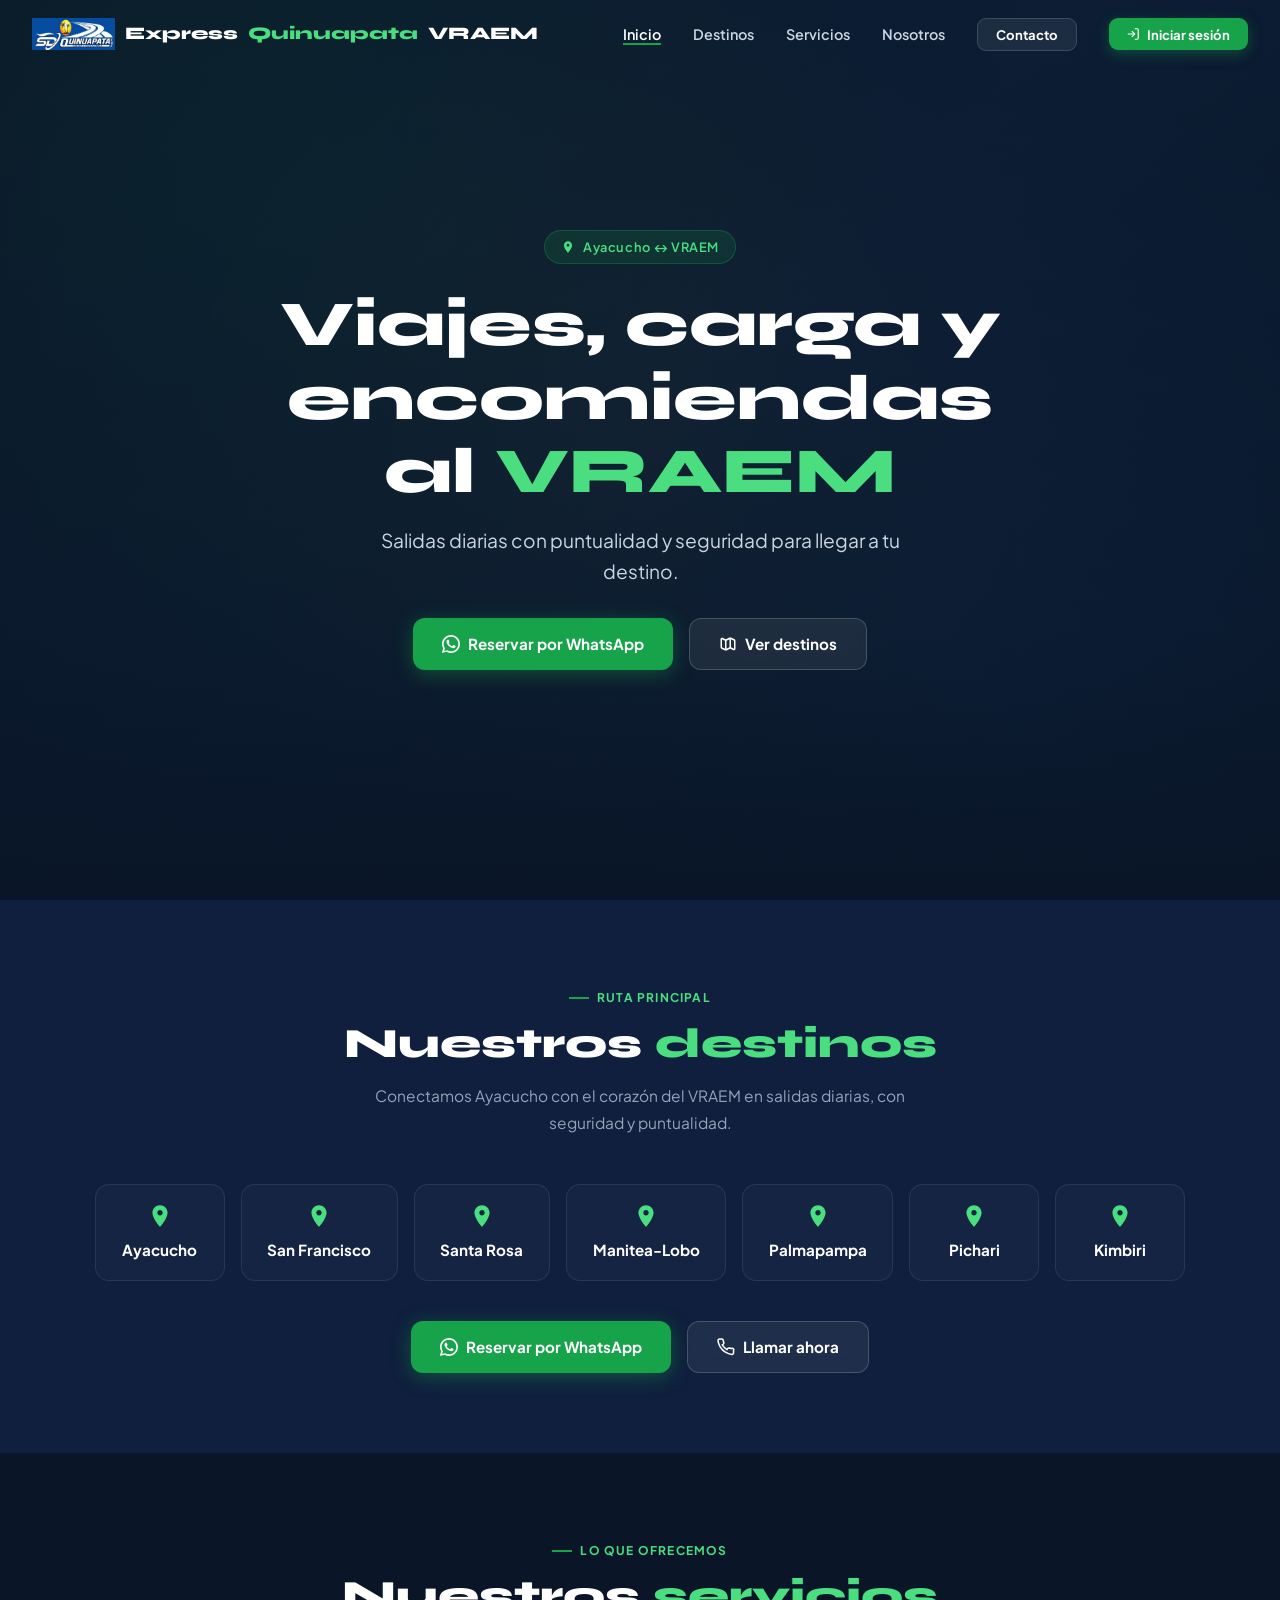
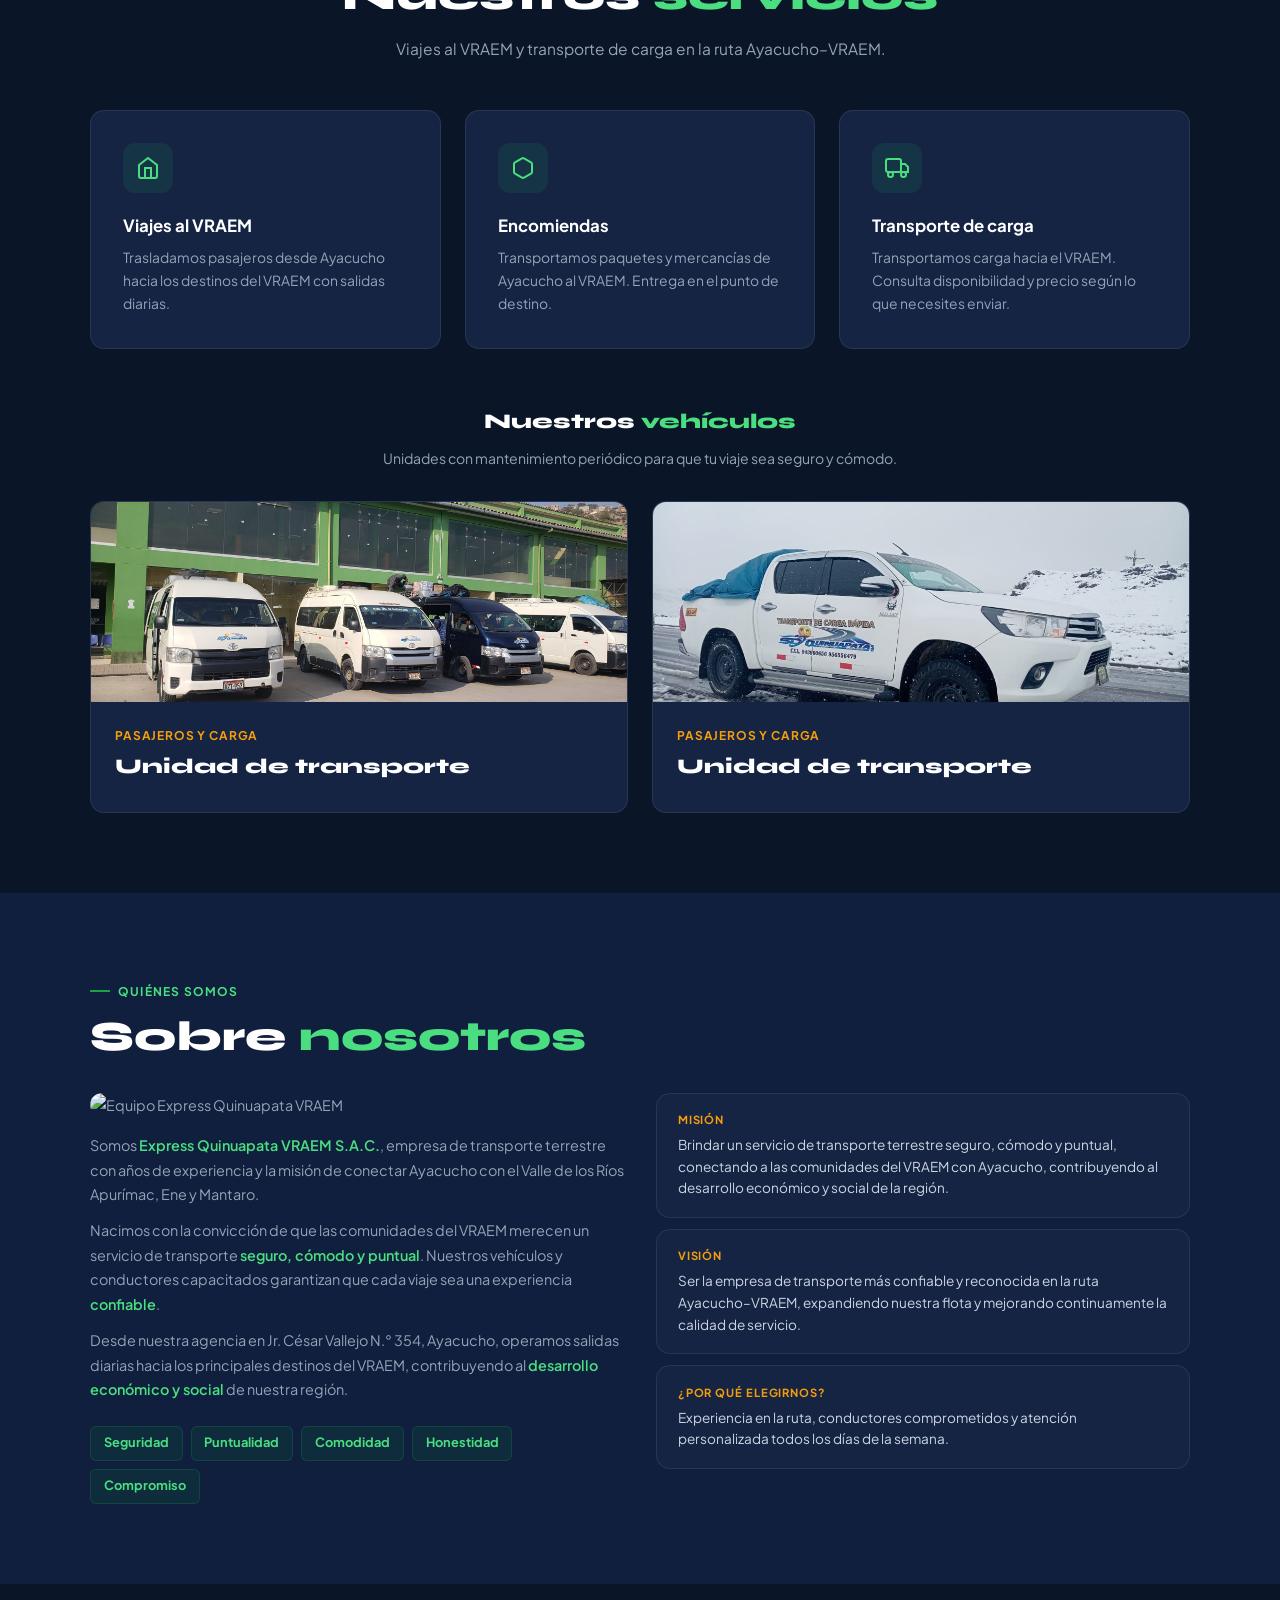
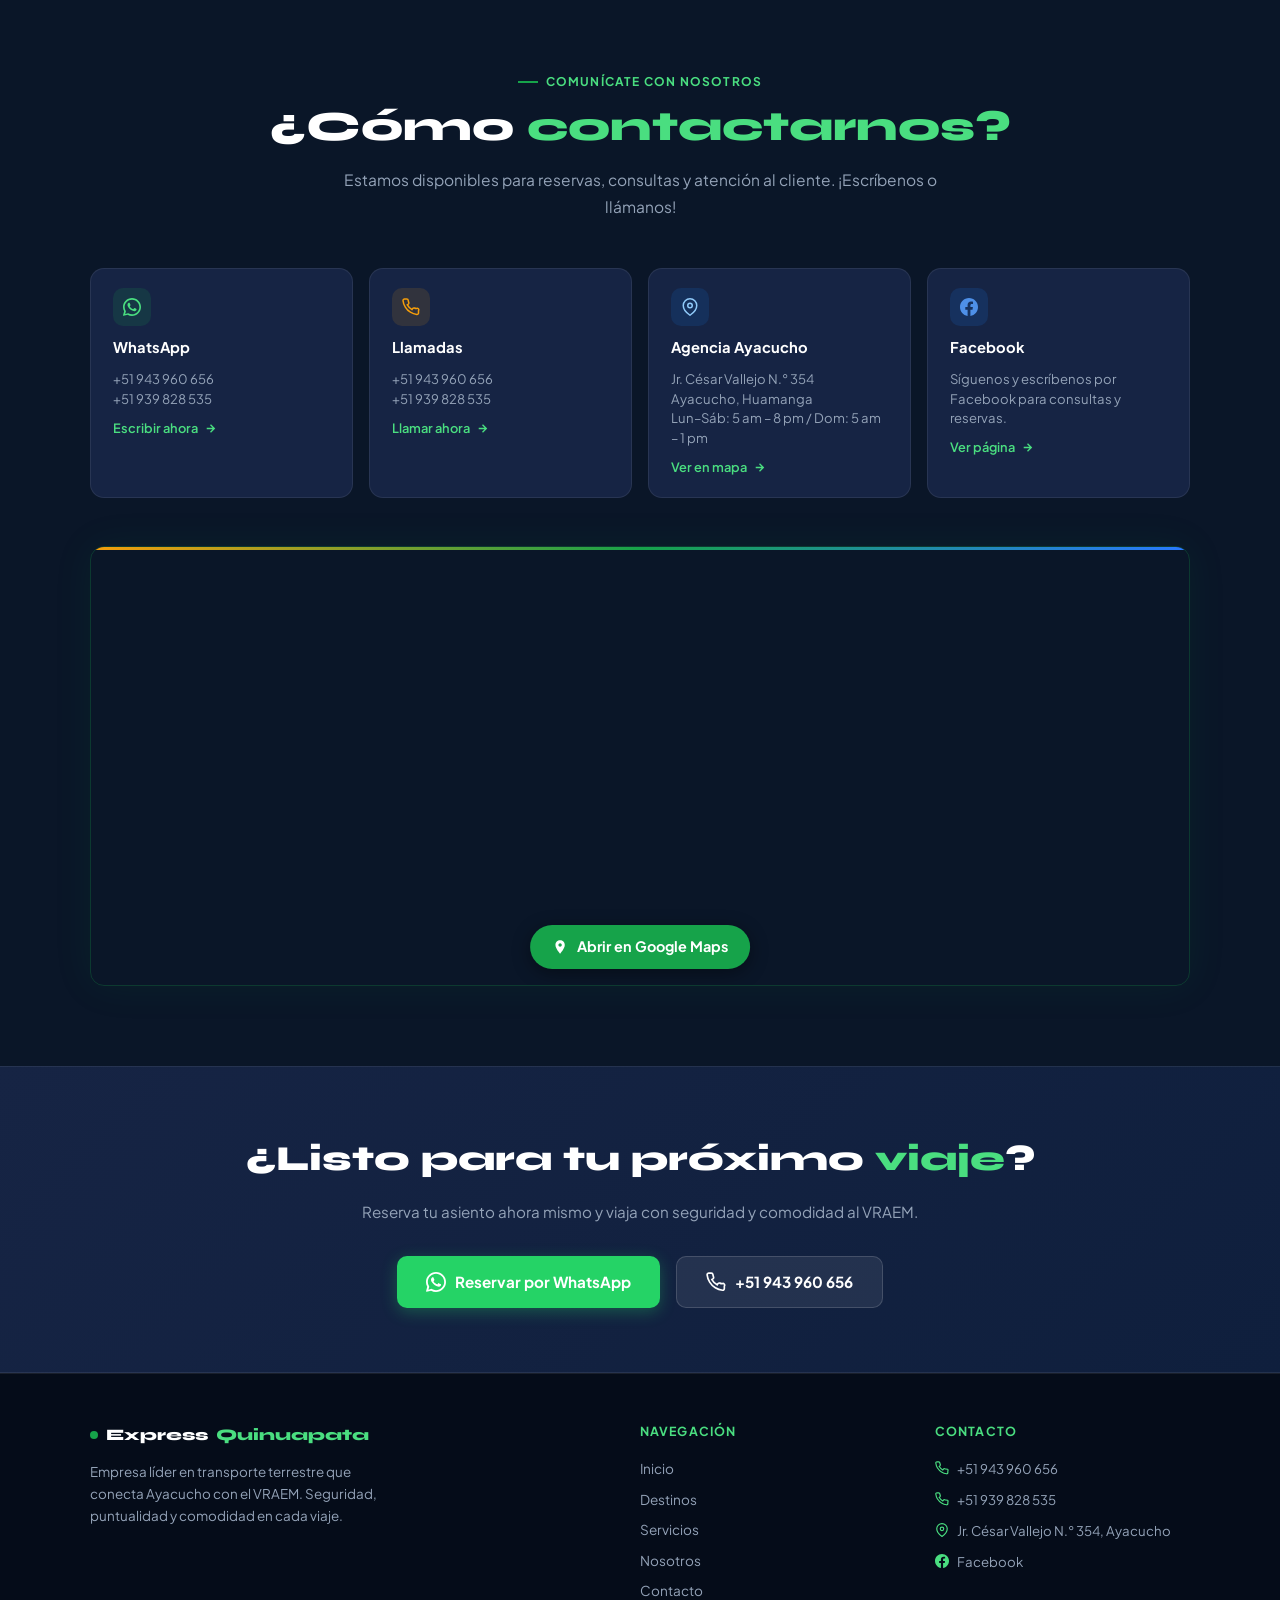
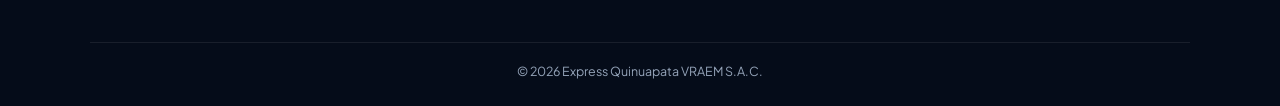
==== index.html @ 3c7b3919 "Sitio web corporativo Express Quinuapata VRAEM S.A.C. Landing page con paginas de destinos, servicio" ====
<!DOCTYPE html>
<html lang="es">
<head>
  <meta charset="UTF-8"/>
  <meta name="viewport" content="width=device-width,initial-scale=1"/>
  <meta name="description" content="Express Quinuapata VRAEM S.A.C. — Transporte seguro desde Ayacucho al VRAEM. Salidas diarias, flota moderna y la tranquilidad de llegar puntual."/>
  <title>Express Quinuapata VRAEM — Transporte al VRAEM</title>
  <link rel="icon" type="image/png" href="assets/media/images/logo.png"/>
  <link rel="apple-touch-icon" href="assets/media/images/logo.png"/>
  <link rel="preconnect" href="https://fonts.googleapis.com"/>
  <link rel="preconnect" href="https://fonts.gstatic.com" crossorigin/>
  <link href="https://fonts.googleapis.com/css2?family=Plus+Jakarta+Sans:wght@400;500;600;700;800&family=Syne:wght@700;800&display=swap" rel="stylesheet"/>
  <style>
    /* ===== RESET & BASE ===== */
    *,*::before,*::after{box-sizing:border-box;margin:0;padding:0}
    html{scroll-behavior:smooth;font-size:16px}
    body{font-family:'Plus Jakarta Sans',sans-serif;background:#0A1628;color:#e2e8f0;line-height:1.6;overflow-x:hidden}
    img{max-width:100%;display:block}
    a{text-decoration:none;color:inherit}
    ul{list-style:none}
    button{cursor:pointer;border:none;background:none;font-family:inherit}

    /* ===== CSS VARS ===== */
    :root{
      --navy:#0A1628;
      --navy-2:#0f1f3d;
      --navy-3:#162444;
      --green:#16a34a;
      --green-l:#4ade80;
      --amber:#F59E0B;
      --amber-d:#d97706;
      --blue:#1565C0;
      --blue-l:#2979ff;
      --white:#ffffff;
      --gray:#94a3b8;
      --gray-l:#cbd5e1;
      --border:rgba(255,255,255,.08);
      --radius:14px;
      --shadow:0 4px 24px rgba(0,0,0,.4);
    }

    /* ===== SCROLLBAR ===== */
    ::-webkit-scrollbar{width:6px}
    ::-webkit-scrollbar-track{background:var(--navy-2)}
    ::-webkit-scrollbar-thumb{background:var(--green);border-radius:3px}

    /* ===== PAGE LOADER ===== */
    #page-loader{position:fixed;inset:0;background:var(--navy);z-index:9999;display:flex;align-items:center;justify-content:center;transition:opacity .4s ease}
    #page-loader.hidden{opacity:0;pointer-events:none}
    .loader-ring{width:48px;height:48px;border:3px solid var(--border);border-top-color:var(--green);border-radius:50%;animation:spin .8s linear infinite}
    @keyframes spin{to{transform:rotate(360deg)}}

    /* ===== NAVBAR ===== */
    .navbar{position:fixed;top:0;left:0;right:0;z-index:1000;display:flex;align-items:center;justify-content:space-between;padding:0 2rem;height:68px;transition:background .3s,box-shadow .3s,backdrop-filter .3s}
    .navbar-t{background:rgba(10,22,40,0);box-shadow:none}
    .navbar-s{background:rgba(10,22,40,.97);backdrop-filter:blur(16px);box-shadow:0 2px 20px rgba(0,0,0,.5)}
    .navbar__brand{display:flex;align-items:center;gap:10px;font-family:'Syne',sans-serif;font-weight:800;font-size:1.1rem;color:var(--white)}
    .navbar__brand-dot{width:10px;height:10px;background:var(--green);border-radius:50%;flex-shrink:0}
    .brand-name{color:var(--green-l)}
    .brand-express,.brand-vraem{color:var(--white)}
    .nav-desktop{display:flex;align-items:center;gap:2rem}
    .nav-link{font-size:.9rem;font-weight:600;color:var(--gray-l);transition:color .2s;position:relative;padding-bottom:2px}
    .nav-link::after{content:'';position:absolute;bottom:0;left:0;width:0;height:2px;background:var(--green);transition:width .25s}
    .nav-link:hover,.nav-link.activo{color:var(--white)}
    .nav-link:hover::after,.nav-link.activo::after{width:100%}
    .nav-cta{
      position:relative;overflow:hidden;
      background:rgba(255,255,255,.07);color:var(--white)!important;
      padding:.44rem 1.1rem;border-radius:9px;font-size:.82rem;font-weight:700;
      border:1.5px solid rgba(255,255,255,.15);
      backdrop-filter:blur(6px);
      transition:background .2s,border-color .2s,transform .15s,box-shadow .2s;
    }
    .nav-cta::after{content:'';position:absolute;inset:0;background:linear-gradient(90deg,transparent,rgba(255,255,255,.12),transparent);transform:translateX(-100%);transition:transform .45s ease}
    .nav-cta:hover::after{transform:translateX(100%)}
    .nav-cta:hover{background:rgba(255,255,255,.13);border-color:rgba(255,255,255,.28);transform:translateY(-1px);box-shadow:0 4px 14px rgba(0,0,0,.2)}
    .navbar__hamburger{display:none;flex-direction:column;justify-content:center;align-items:center;gap:5px;width:40px;height:40px;border-radius:8px;background:var(--border);transition:background .2s}
    .navbar__hamburger span{display:block;width:22px;height:2px;background:var(--white);border-radius:2px;transition:transform .3s,opacity .3s}
    .navbar__hamburger.open span:nth-child(1){transform:translateY(7px) rotate(45deg)}
    .navbar__hamburger.open span:nth-child(2){opacity:0}
    .navbar__hamburger.open span:nth-child(3){transform:translateY(-7px) rotate(-45deg)}

    /* ===== MOBILE MENU ===== */
    .nav-mobile{
      position:fixed;top:68px;left:0;right:0;bottom:0;
      background:linear-gradient(160deg,#071220 0%,#0a1a2e 60%,#0c1f38 100%);
      z-index:999;
      display:flex;flex-direction:column;align-items:stretch;justify-content:center;
      padding:1.2rem 1.4rem 2rem;
      overflow-y:auto;
      transform:translateX(100%);
      transition:transform .38s cubic-bezier(.4,0,.2,1);
      pointer-events:none;
    }
    .nav-mobile.abierto{transform:translateX(0);pointer-events:auto}

    .nav-mobile__links{display:flex;flex-direction:column;gap:.6rem;width:100%}

    .nav-mobile .nav-link{
      display:flex;align-items:center;gap:1rem;
      padding:.95rem 1.2rem;
      border-radius:14px;
      background:rgba(255,255,255,.04);
      border:1px solid rgba(255,255,255,.07);
      color:rgba(255,255,255,.8);
      font-size:1rem;font-weight:600;
      text-decoration:none;
      transition:background .2s,border-color .2s,color .2s;
    }
    .nav-mobile .nav-link:hover{
      background:rgba(22,163,74,.12);
      border-color:rgba(22,163,74,.35);
      color:#fff;
    }
    .nav-mobile .nav-link.activo{
      background:rgba(22,163,74,.15);
      border-color:rgba(22,163,74,.5);
      color:var(--green-l)!important;
    }
    .nav-mobile .nav-link__icon{
      width:38px;height:38px;border-radius:10px;
      background:rgba(255,255,255,.06);
      display:flex;align-items:center;justify-content:center;
      flex-shrink:0;color:var(--green-l);
      transition:background .2s;
    }
    .nav-mobile .nav-link:hover .nav-link__icon{background:rgba(22,163,74,.2)}
    .nav-mobile .nav-link__icon svg{width:18px;height:18px}
    .nav-mobile .nav-link__label{flex:1;font-size:1rem;font-weight:600}
    .nav-mobile .nav-link__arrow{
      color:rgba(255,255,255,.25);
      transition:color .2s,transform .2s;
    }
    .nav-mobile .nav-link:hover .nav-link__arrow{color:var(--green-l);transform:translateX(3px)}

    .nav-mobile__cta{
      position:relative;overflow:hidden;
      display:flex;align-items:center;justify-content:center;gap:.6rem;
      background:rgba(255,255,255,.06);color:var(--white);
      border:1.5px solid rgba(255,255,255,.14);
      padding:1rem;border-radius:14px;
      font-size:1rem;font-weight:700;
      margin-top:1rem;width:100%;
      transition:background .2s,border-color .2s,transform .15s,box-shadow .2s;
      text-decoration:none;
      backdrop-filter:blur(6px);
    }
    .nav-mobile__cta::after{content:'';position:absolute;inset:0;background:linear-gradient(90deg,transparent,rgba(255,255,255,.1),transparent);transform:translateX(-100%);transition:transform .45s ease}
    .nav-mobile__cta:hover::after{transform:translateX(100%)}
    .nav-mobile__cta:hover{background:rgba(255,255,255,.1);border-color:rgba(255,255,255,.28);transform:translateY(-1px);box-shadow:0 6px 20px rgba(0,0,0,.25)}
    .nav-mobile__cta svg{width:18px;height:18px;flex-shrink:0}

    /* Landscape */
    @media(orientation:landscape) and (max-height:500px){
      .nav-mobile{justify-content:flex-start;padding:.8rem 1.2rem 1.2rem;top:56px}
      .nav-mobile__links{flex-direction:row;flex-wrap:wrap;gap:.5rem}
      .nav-mobile .nav-link{flex:1 1 45%;padding:.7rem 1rem}
      .nav-mobile .nav-link__icon{width:30px;height:30px}
      .nav-mobile .nav-link__icon svg{width:14px;height:14px}
      .nav-mobile .nav-link__label{font-size:.88rem}
      .nav-mobile__cta{padding:.7rem;font-size:.88rem;margin-top:.5rem}
    }

    /* ===== REVEAL ANIMATION ===== */
    .reveal{opacity:0;transform:translateY(30px);transition:opacity .6s ease,transform .6s ease}
    .reveal.visible{opacity:1;transform:none}

    /* ===== HERO ===== */
    .hero{position:relative;height:100vh;min-height:600px;display:flex;align-items:center;justify-content:center;overflow:hidden}
    .hero__video{position:absolute;inset:0;width:100%;height:100%;object-fit:cover;z-index:0}
    .hero__bg{position:absolute;inset:0;background:linear-gradient(135deg,#0A1628 0%,#0f2a4a 50%,#0A1628 100%);opacity:.5;z-index:1}
    .hero__pattern{position:absolute;inset:0;z-index:2;background-image:radial-gradient(circle at 20% 20%,rgba(22,163,74,.12) 0%,transparent 50%),radial-gradient(circle at 80% 80%,rgba(21,101,192,.15) 0%,transparent 50%),radial-gradient(circle at 50% 50%,rgba(245,158,11,.05) 0%,transparent 60%);animation:pulseBg 8s ease-in-out infinite alternate}
    @keyframes pulseBg{from{opacity:.7}to{opacity:1}}
    .hero__overlay{position:absolute;inset:0;z-index:3;background:linear-gradient(to bottom,rgba(10,22,40,.3) 0%,rgba(10,22,40,.6) 70%,var(--navy) 100%)}
    .hero__content{position:relative;z-index:4;text-align:center;padding:0 1.5rem;max-width:800px}
    .hero__badge{display:inline-flex;align-items:center;gap:.5rem;background:rgba(22,163,74,.15);border:1px solid rgba(22,163,74,.3);color:var(--green-l);padding:.35rem 1rem;border-radius:999px;font-size:.8rem;font-weight:600;letter-spacing:.05em;margin-bottom:1.5rem}
    .hero__badge svg{width:14px;height:14px}
    .hero__title{font-family:'Syne',sans-serif;font-size:clamp(1.4rem,6vw,4rem);font-weight:800;line-height:1.15;color:var(--white);margin-bottom:1rem}
    .hero__title span{color:var(--green-l)}
    .hero__sub{font-size:clamp(.85rem,2.5vw,1.2rem);color:var(--gray-l);max-width:560px;margin:0 auto 2rem}
    .hero__actions{display:flex;gap:1rem;justify-content:center;flex-wrap:wrap}
    .btn-primary{
      position:relative;overflow:hidden;
      display:inline-flex;align-items:center;gap:.5rem;
      background:var(--green);color:var(--white);
      padding:.78rem 1.8rem;border-radius:12px;
      font-weight:700;font-size:.95rem;
      box-shadow:0 4px 20px rgba(22,163,74,.4),0 0 0 1px rgba(22,163,74,.2) inset;
      transition:background .2s,transform .2s,box-shadow .2s;
    }
    .btn-primary::after{content:'';position:absolute;inset:0;background:linear-gradient(90deg,transparent,rgba(255,255,255,.2),transparent);transform:translateX(-100%);transition:transform .5s ease}
    .btn-primary:hover::after{transform:translateX(100%)}
    .btn-primary:hover{background:#15803d;transform:translateY(-2px);box-shadow:0 10px 32px rgba(22,163,74,.5),0 0 0 1px rgba(22,163,74,.3) inset}

    .btn-secondary{
      position:relative;overflow:hidden;
      display:inline-flex;align-items:center;gap:.5rem;
      background:rgba(255,255,255,.07);color:var(--white);
      padding:.78rem 1.8rem;border-radius:12px;
      font-weight:700;font-size:.95rem;
      border:1.5px solid rgba(255,255,255,.18);
      backdrop-filter:blur(8px);
      transition:background .2s,border-color .2s,transform .2s,box-shadow .2s;
    }
    .btn-secondary::after{content:'';position:absolute;inset:0;background:linear-gradient(90deg,transparent,rgba(255,255,255,.1),transparent);transform:translateX(-100%);transition:transform .5s ease}
    .btn-secondary:hover::after{transform:translateX(100%)}
    .btn-secondary:hover{background:rgba(255,255,255,.13);border-color:rgba(255,255,255,.32);transform:translateY(-2px);box-shadow:0 8px 24px rgba(0,0,0,.25)}
    .hero__stats{position:absolute;bottom:0;left:0;right:0;z-index:4;background:rgba(15,31,61,.85);backdrop-filter:blur(12px);border-top:1px solid var(--border);display:flex;justify-content:center;padding:1.2rem 2rem}
    .hero__stats-inner{display:flex;gap:3rem;flex-wrap:wrap;justify-content:center}
    .hero__stat{text-align:center}
    .hero__stat-num{font-family:'Syne',sans-serif;font-size:1.7rem;font-weight:800;color:var(--amber);line-height:1}
    .hero__stat-lbl{font-size:.75rem;color:var(--gray);margin-top:.2rem;text-transform:uppercase;letter-spacing:.06em}

    /* ===== SECTION COMMON ===== */
    section{padding:5rem 1.5rem}
    .container{max-width:1100px;margin:0 auto}
    .sec-label{display:inline-flex;align-items:center;gap:.5rem;font-size:.75rem;font-weight:700;text-transform:uppercase;letter-spacing:.1em;color:var(--green-l);margin-bottom:.75rem}
    .sec-label::before{content:'';display:block;width:20px;height:2px;background:var(--green)}
    .sec-title{font-family:'Syne',sans-serif;font-size:clamp(1.3rem,4vw,2.6rem);font-weight:800;color:var(--white);line-height:1.15;margin-bottom:1rem}
    .sec-title span{color:var(--green-l)}
    .sec-desc{color:var(--gray);max-width:600px;font-size:.97rem;line-height:1.7}
    .sec-center{text-align:center}
    .sec-center .sec-desc{margin-left:auto;margin-right:auto}

    /* ===== DESTINOS ===== */
    #destinos{background:var(--navy-2)}
    .dest-featured{display:grid;grid-template-columns:1fr 1fr;gap:1rem;margin-top:3rem}
    @media(max-width:600px){.dest-featured{grid-template-columns:1fr}}
    .dest-card-feat{position:relative;overflow:hidden;border-radius:var(--radius);border:1px solid var(--border);padding:1.8rem 2rem;display:flex;align-items:center;gap:1.2rem;transition:transform .25s}
    .dest-card-feat:hover{transform:translateY(-3px)}
    .dest-card-feat--origin{border-color:rgba(245,158,11,.35);background:linear-gradient(135deg,rgba(245,158,11,.08) 0%,var(--navy-3) 60%)}
    .dest-card-feat--dest{border-color:rgba(41,121,255,.35);background:linear-gradient(135deg,rgba(41,121,255,.08) 0%,var(--navy-3) 60%)}
    .dest-feat-circle{width:52px;height:52px;border-radius:50%;display:flex;align-items:center;justify-content:center;font-family:'Syne',sans-serif;font-weight:800;font-size:1.3rem;flex-shrink:0}
    .dest-feat-circle--origin{background:rgba(245,158,11,.15);border:2px solid rgba(245,158,11,.45);color:var(--amber)}
    .dest-feat-circle--dest{background:rgba(41,121,255,.12);border:2px solid rgba(41,121,255,.4);color:#90caf9}
    .dest-feat-tag{font-size:.68rem;font-weight:700;text-transform:uppercase;letter-spacing:.07em;margin-bottom:.25rem}
    .dest-feat-tag--origin{color:var(--amber)}
    .dest-feat-tag--dest{color:#90caf9}
    .dest-feat-name{font-family:'Syne',sans-serif;font-size:1.5rem;font-weight:800;color:var(--white);line-height:1.1}
    .dest-feat-info{font-size:.82rem;color:var(--gray);margin-top:.25rem}
    .dest-feat-watermark{position:absolute;right:1.2rem;top:50%;transform:translateY(-50%);font-family:'Syne',sans-serif;font-size:4.5rem;font-weight:800;opacity:.07;line-height:1;pointer-events:none}
    .dest-feat-watermark--origin{color:var(--amber)}
    .dest-feat-watermark--dest{color:var(--blue-l)}

    .dest-stops-grid{display:flex;flex-wrap:wrap;justify-content:center;gap:1rem;margin-top:3rem}
    .dest-stop-card{background:var(--navy-3);border:1px solid var(--border);border-radius:var(--radius);padding:1.1rem 1.6rem;display:flex;flex-direction:column;align-items:center;gap:.6rem;transition:border-color .25s,transform .25s;min-width:130px}
    .dest-stop-card:hover{border-color:rgba(22,163,74,.4);transform:translateY(-4px);background:rgba(22,163,74,.06)}
    .dest-pin{width:26px;height:26px;color:var(--green-l);flex-shrink:0}
    .dest-stop-name{font-weight:700;font-size:.95rem;color:var(--white);text-align:center}

    /* ===== SERVICIOS ===== */
    #servicios{background:var(--navy)}
    .servicios-grid{display:grid;grid-template-columns:repeat(auto-fit,minmax(280px,1fr));gap:1.5rem;margin-top:3rem}
    .srv-card{background:var(--navy-3);border:1px solid var(--border);border-radius:var(--radius);padding:2rem;transition:border-color .25s,transform .25s}
    .srv-card:hover{border-color:rgba(22,163,74,.35);transform:translateY(-4px)}
    .srv-icon{width:50px;height:50px;border-radius:12px;background:rgba(22,163,74,.12);display:flex;align-items:center;justify-content:center;color:var(--green-l);margin-bottom:1.2rem}
    .srv-icon svg{width:24px;height:24px}
    .srv-title{font-size:1.05rem;font-weight:700;color:var(--white);margin-bottom:.5rem}
    .srv-desc{font-size:.87rem;color:var(--gray);line-height:1.65}

    /* fleet */
    .flota-grid{display:grid;grid-template-columns:repeat(auto-fit,minmax(300px,1fr));gap:1.5rem;margin-top:2rem}
    .flota-card{background:var(--navy-3);border:1px solid var(--border);border-radius:var(--radius);overflow:hidden;transition:border-color .25s,transform .25s}
    .flota-card:hover{border-color:rgba(245,158,11,.3);transform:translateY(-4px)}
    .flota-img{width:100%;height:200px;object-fit:cover;background:var(--navy-2)}
    .flota-body{padding:1.5rem}
    .flota-tipo{font-size:.75rem;font-weight:700;text-transform:uppercase;letter-spacing:.07em;color:var(--amber);margin-bottom:.3rem}
    .flota-modelo{font-family:'Syne',sans-serif;font-size:1.3rem;font-weight:800;color:var(--white);margin-bottom:.3rem}
    .flota-cap{font-size:.83rem;color:var(--gray);margin-bottom:1rem}
    .flota-feats{display:flex;flex-wrap:wrap;gap:.4rem}
    .feat-tag{font-size:.75rem;background:rgba(255,255,255,.05);border:1px solid var(--border);color:var(--gray-l);padding:.2rem .55rem;border-radius:5px}

    /* ===== NOSOTROS ===== */
    #nosotros{background:var(--navy-2)}
    .nosotros-layout{display:grid;grid-template-columns:1fr 1fr;gap:2rem;align-items:start;margin-top:2rem}
    @media(max-width:768px){.nosotros-layout{grid-template-columns:1fr}}
    .nosotros-story{font-size:.9rem;color:var(--gray);line-height:1.7}
    .nosotros-story p{margin-bottom:.75rem}
    .nosotros-story p:last-child{margin-bottom:0}
    .highlight{color:var(--green-l);font-weight:600}
    .mv-grid{display:flex;flex-direction:column;gap:.7rem}
    .mv-card{background:var(--navy-3);border:1px solid var(--border);border-radius:var(--radius);padding:1.1rem 1.3rem}
    .mv-card-label{font-size:.7rem;font-weight:700;text-transform:uppercase;letter-spacing:.08em;color:var(--amber);margin-bottom:.3rem}
    .mv-card-text{font-size:.85rem;color:var(--gray-l);line-height:1.6}
    .valores-grid{display:flex;flex-wrap:wrap;gap:.5rem;margin-top:1rem}
    .valor-chip{background:rgba(22,163,74,.1);border:1px solid rgba(22,163,74,.2);border-radius:6px;padding:.35rem .8rem;font-size:.8rem;font-weight:700;color:var(--green-l)}

    /* ===== CONTACTO ===== */
    #contacto{background:var(--navy)}
    .contacto-grid{display:grid;grid-template-columns:repeat(4,1fr);gap:1rem;margin-top:3rem}
    @media(max-width:900px){.contacto-grid{grid-template-columns:repeat(2,1fr)}}
    @media(max-width:500px){.contacto-grid{grid-template-columns:1fr}}
    .contacto-card{background:var(--navy-3);border:1px solid var(--border);border-radius:var(--radius);padding:1.2rem 1.4rem;display:flex;flex-direction:column;gap:.6rem}
    .contacto-card__icon{width:38px;height:38px;border-radius:10px;display:flex;align-items:center;justify-content:center;flex-shrink:0}
    .icon-green{background:rgba(22,163,74,.15);color:var(--green-l)}
    .icon-amber{background:rgba(245,158,11,.12);color:var(--amber)}
    .icon-blue{background:rgba(21,101,192,.18);color:#90caf9}
    .contacto-card__icon svg{width:18px;height:18px}
    .contacto-card__title{font-weight:700;font-size:.92rem;color:var(--white)}
    .contacto-card__body{font-size:.82rem;color:var(--gray);line-height:1.5}
    .contacto-card__link{display:inline-flex;align-items:center;gap:.35rem;font-size:.8rem;font-weight:600;color:var(--green-l);transition:color .2s}
    .contacto-card__link:hover{color:var(--white)}
    .contacto-card__link svg{width:13px;height:13px}
    .map-wrap{margin-top:3rem;border-radius:var(--radius);overflow:hidden;border:1px solid rgba(22,163,74,.25);box-shadow:0 0 40px rgba(22,163,74,.08);height:440px;position:relative}
    .map-wrap::before{content:'';position:absolute;top:0;left:0;right:0;height:3px;background:linear-gradient(to right,var(--amber),var(--green),var(--blue-l));z-index:1;pointer-events:none}
    .map-wrap iframe{width:100%;height:100%;border:0}
    .map-btn{position:absolute;bottom:1rem;left:50%;transform:translateX(-50%);z-index:2;display:inline-flex;align-items:center;gap:.5rem;background:var(--green);color:var(--white);font-family:'Plus Jakarta Sans',sans-serif;font-weight:700;font-size:.9rem;padding:.65rem 1.4rem;border-radius:50px;box-shadow:0 4px 18px rgba(0,0,0,.4);text-decoration:none;white-space:nowrap;transition:background .2s,transform .2s,box-shadow .2s}
    .map-btn:hover{background:#15803d;transform:translateX(-50%) translateY(-2px);box-shadow:0 8px 24px rgba(0,0,0,.5)}
    .map-btn svg{width:16px;height:16px;flex-shrink:0}
    @media(max-width:480px){.map-btn{font-size:.8rem;padding:.55rem 1.1rem;gap:.4rem}}
    @media(max-width:360px){.map-btn{font-size:.75rem;padding:.5rem .9rem}}

    /* ===== CTA BAND ===== */
    .cta-band{background:linear-gradient(135deg,var(--navy-3),var(--navy-2));border-top:1px solid var(--border);border-bottom:1px solid var(--border);padding:4rem 1.5rem;text-align:center}
    .cta-band__title{font-family:'Syne',sans-serif;font-size:clamp(1.6rem,4vw,2.2rem);font-weight:800;color:var(--white);margin-bottom:.8rem}
    .cta-band__title span{color:var(--green-l)}
    .cta-band__sub{color:var(--gray);margin-bottom:2rem;font-size:.95rem}
    .cta-band__btns{display:flex;gap:1rem;justify-content:center;flex-wrap:wrap}
    .btn-wa{display:inline-flex;align-items:center;gap:.6rem;background:#25D366;color:var(--white);padding:.8rem 1.8rem;border-radius:10px;font-weight:700;font-size:.95rem;transition:background .2s,transform .15s,box-shadow .2s;box-shadow:0 4px 16px rgba(37,211,102,.3)}
    .btn-wa:hover{background:#1ebe5d;transform:translateY(-2px);box-shadow:0 8px 24px rgba(37,211,102,.4)}
    .btn-tel{display:inline-flex;align-items:center;gap:.6rem;background:rgba(255,255,255,.08);color:var(--white);padding:.8rem 1.8rem;border-radius:10px;font-weight:700;font-size:.95rem;border:1px solid rgba(255,255,255,.15);transition:background .2s,transform .15s}
    .btn-tel:hover{background:rgba(255,255,255,.14);transform:translateY(-2px)}
    .btn-wa svg,.btn-tel svg{width:20px;height:20px}

    /* ===== FOOTER ===== */
    footer{background:rgba(5,12,25,.95);padding:3rem 1.5rem 1.5rem;border-top:1px solid var(--border)}
    .footer-grid{display:grid;grid-template-columns:2fr 1fr 1fr;gap:2.5rem;margin-bottom:2.5rem}
    @media(max-width:768px){.footer-grid{grid-template-columns:1fr}}
    .footer-brand{display:flex;align-items:center;gap:8px;font-family:'Syne',sans-serif;font-weight:800;font-size:1rem;color:var(--white);margin-bottom:.8rem}
    .footer-brand-dot{width:8px;height:8px;background:var(--green);border-radius:50%}
    .footer-brand span{color:var(--green-l)}
    .footer-desc{font-size:.84rem;color:var(--gray);line-height:1.65;max-width:300px}
    .footer-col-title{font-size:.78rem;font-weight:700;text-transform:uppercase;letter-spacing:.09em;color:var(--green-l);margin-bottom:1rem}
    .footer-links{display:flex;flex-direction:column;gap:.55rem}
    .footer-links a{font-size:.85rem;color:var(--gray);transition:color .2s}
    .footer-links a:hover{color:var(--white)}
    .footer-contact-list{display:flex;flex-direction:column;gap:.6rem}
    .footer-contact-item{display:flex;align-items:flex-start;gap:.5rem;font-size:.83rem;color:var(--gray)}
    .footer-contact-item svg{width:14px;height:14px;flex-shrink:0;margin-top:3px;color:var(--green-l)}
    .footer-bottom{border-top:1px solid var(--border);padding-top:1.2rem;display:flex;justify-content:center;align-items:center;flex-wrap:wrap;gap:1rem;font-size:.78rem;color:var(--gray)}
    .footer-bottom a{color:var(--green-l)}

    /* ===== BTN ARRIBA ===== */
    #btn-arriba{display:none;position:fixed;bottom:1.5rem;right:1.5rem;z-index:900;width:44px;height:44px;background:var(--green);color:var(--white);border-radius:10px;align-items:center;justify-content:center;box-shadow:0 4px 14px rgba(22,163,74,.4);transition:background .2s,transform .2s}
    #btn-arriba:hover{background:#15803d;transform:translateY(-3px)}
    #btn-arriba svg{width:20px;height:20px}

    /* ===== RESPONSIVE ===== */
    @media(max-width:900px){
      .nav-desktop{display:none}
      .navbar__hamburger{display:flex}
    }
    @media(max-width:600px){
      .hero__stats-inner{gap:1.5rem}
      section{padding:3.5rem 1.2rem}
      .servicios-grid{grid-template-columns:1fr}
      .navbar__brand{font-size:.92rem;gap:7px}
      .hero__stat-num{font-size:1.4rem}
      .hero__stat-lbl{font-size:.7rem}
      .cta-band__title{font-size:clamp(1.2rem,4vw,2.2rem)}
    }
    @media(max-width:430px){
      .navbar{padding:0 1rem}
      .navbar__brand{font-size:.8rem;gap:6px}
      .navbar__brand img{height:26px!important}
      .hero__stat-num{font-size:1.2rem}
      .hero__stats-inner{gap:1rem}
      .btn-primary,.btn-secondary{font-size:.85rem;padding:.65rem 1.2rem}
      .hero__badge{font-size:.72rem;padding:.3rem .75rem}
    }
    @media(max-width:380px){
      .navbar__brand{font-size:.72rem;gap:5px}
      .navbar__brand img{height:24px!important}
    }
    @media(max-width:360px){
      .navbar__brand{font-size:.68rem;gap:4px}
      .navbar__brand img{height:22px!important}
      .hero__stat-num{font-size:1rem}
      .hero__stat-lbl{font-size:.6rem}
      .hero__stats{padding:.9rem 1rem}
      .hero__stats-inner{gap:.7rem}
      section{padding:2.8rem 1rem}
    }
    /* ===== NAV LOGIN BTN ===== */
    .nav-login{
      position:relative;overflow:hidden;
      display:inline-flex;align-items:center;gap:.45rem;
      background:var(--green);color:var(--white);
      padding:.44rem 1.1rem;border-radius:9px;
      font-size:.82rem;font-weight:700;border:none;
      box-shadow:0 4px 14px rgba(22,163,74,.35);
      transition:background .2s,transform .15s,box-shadow .2s;
      cursor:pointer;
    }
    .nav-login::after{content:'';position:absolute;inset:0;background:linear-gradient(90deg,transparent,rgba(255,255,255,.18),transparent);transform:translateX(-100%);transition:transform .45s ease}
    .nav-login:hover::after{transform:translateX(100%)}
    .nav-login:hover{background:#15803d;transform:translateY(-1px);box-shadow:0 6px 20px rgba(22,163,74,.45)}
    .nav-login svg{width:14px;height:14px;flex-shrink:0}

    /* ===== LOGIN MODAL ===== */
    .login-modal{position:fixed;inset:0;z-index:2000;display:flex;align-items:center;justify-content:center;padding:1rem;opacity:0;pointer-events:none;transition:opacity .3s ease}
    .login-modal.active{opacity:1;pointer-events:auto}
    .login-modal__backdrop{position:absolute;inset:0;background:rgba(2,6,23,.85);backdrop-filter:blur(12px);-webkit-backdrop-filter:blur(12px)}

    /* Orbs de fondo del modal */
    .login-modal__orb1{position:absolute;top:-80px;left:-80px;width:320px;height:320px;border-radius:50%;background:radial-gradient(circle,rgba(22,163,74,.18) 0%,transparent 70%);pointer-events:none}
    .login-modal__orb2{position:absolute;bottom:-60px;right:-60px;width:260px;height:260px;border-radius:50%;background:radial-gradient(circle,rgba(16,185,129,.12) 0%,transparent 70%);pointer-events:none}

    .login-modal__box{
      position:relative;
      background:rgba(15,23,42,.78);
      backdrop-filter:blur(24px);
      -webkit-backdrop-filter:blur(24px);
      border:1px solid rgba(255,255,255,.1);
      border-radius:24px;
      padding:2.5rem 2.2rem;
      width:100%;max-width:420px;
      box-shadow:0 32px 80px rgba(0,0,0,.7),0 0 0 1px rgba(255,255,255,.04) inset;
      transform:translateY(24px) scale(.96);
      transition:transform .35s cubic-bezier(.22,1,.36,1),opacity .3s ease;
      overflow:hidden;
    }
    .login-modal.active .login-modal__box{transform:translateY(0) scale(1)}

    /* Grid pattern inside box */
    .login-modal__box::before{
      content:'';position:absolute;inset:0;pointer-events:none;
      background-image:linear-gradient(rgba(255,255,255,.025) 1px,transparent 1px),linear-gradient(90deg,rgba(255,255,255,.025) 1px,transparent 1px);
      background-size:48px 48px;border-radius:24px;
    }

    .login-modal__close{position:absolute;top:1rem;right:1rem;width:32px;height:32px;border-radius:8px;background:rgba(255,255,255,.06);border:1px solid rgba(255,255,255,.08);color:rgba(255,255,255,.4);cursor:pointer;display:flex;align-items:center;justify-content:center;transition:background .2s,color .2s,border-color .2s;z-index:1}
    .login-modal__close:hover{background:rgba(255,255,255,.12);color:var(--white);border-color:rgba(255,255,255,.18)}

    /* Logo centrado */
    .login-modal__logo{display:flex;flex-direction:column;align-items:center;gap:.7rem;margin-bottom:1.6rem;position:relative;z-index:1}
    .login-modal__logo-icon{width:56px;height:56px;border-radius:16px;background:var(--green);display:flex;align-items:center;justify-content:center;box-shadow:0 8px 24px rgba(22,163,74,.35);flex-shrink:0}
    .login-modal__logo-icon svg{width:26px;height:26px;color:#fff}
    .login-modal__logo-name{font-family:'Syne',sans-serif;font-weight:800;font-size:1.05rem;color:var(--white);text-align:center;line-height:1.2}
    .login-modal__logo-name span{color:var(--green-l)}
    .login-modal__logo-sub{font-size:.65rem;color:rgba(255,255,255,.3);letter-spacing:.12em;text-transform:uppercase;text-align:center}

    .login-modal__title{font-family:'Syne',sans-serif;font-size:1.45rem;font-weight:800;color:var(--white);margin-bottom:.3rem;text-align:center;position:relative;z-index:1}
    .login-modal__sub{font-size:.83rem;color:rgba(255,255,255,.45);margin-bottom:1.8rem;text-align:center;position:relative;z-index:1}

    /* Formulario */
    .lf-group{display:flex;flex-direction:column;gap:.5rem;margin-bottom:1.1rem;position:relative;z-index:1}
    .lf-label{font-size:.78rem;font-weight:600;color:rgba(255,255,255,.6);letter-spacing:.02em}
    .lf-input-wrap{position:relative;display:flex;align-items:center}
    .lf-input{
      width:100%;
      background:rgba(255,255,255,.05);
      border:1.5px solid rgba(255,255,255,.09);
      border-radius:12px;
      padding:.75rem 2.8rem .75rem .95rem;
      font-size:.9rem;color:var(--white);
      font-family:'Plus Jakarta Sans',sans-serif;
      outline:none;
      transition:border-color .2s,background .2s,box-shadow .2s;
    }
    .lf-input::placeholder{color:rgba(255,255,255,.22)}
    .lf-input:focus{border-color:rgba(22,163,74,.55);background:rgba(22,163,74,.06);box-shadow:0 0 0 3px rgba(22,163,74,.12)}
    .lf-input-icon{position:absolute;left:.9rem;color:rgba(255,255,255,.25);pointer-events:none;display:flex}
    .lf-input.has-icon{padding-left:2.5rem}
    .lf-toggle-pass{position:absolute;right:.85rem;color:rgba(255,255,255,.3);background:none;border:none;cursor:pointer;display:flex;padding:0;transition:color .2s}
    .lf-toggle-pass:hover{color:rgba(255,255,255,.7)}

    .lf-error{display:none;align-items:center;gap:.5rem;background:rgba(239,68,68,.08);border:1px solid rgba(239,68,68,.25);color:#fca5a5;padding:.6rem .9rem;border-radius:10px;font-size:.8rem;margin-bottom:1rem;position:relative;z-index:1}
    .lf-error svg{width:15px;height:15px;flex-shrink:0}

    .lf-submit{
      position:relative;overflow:hidden;
      width:100%;background:var(--green);color:var(--white);
      padding:.85rem;border-radius:12px;
      font-size:.92rem;font-weight:700;
      font-family:'Plus Jakarta Sans',sans-serif;
      border:none;cursor:pointer;
      transition:background .2s,transform .15s,box-shadow .2s;
      display:flex;align-items:center;justify-content:center;gap:.55rem;
      margin-top:.5rem;
      box-shadow:0 6px 20px rgba(22,163,74,.3);
      z-index:1;
    }
    .lf-submit::after{content:'';position:absolute;inset:0;background:linear-gradient(90deg,transparent,rgba(255,255,255,.12),transparent);transform:translateX(-100%);transition:transform .5s ease}
    .lf-submit:hover:not(:disabled)::after{transform:translateX(100%)}
    .lf-submit:hover:not(:disabled){background:#15803d;transform:translateY(-1px);box-shadow:0 10px 28px rgba(22,163,74,.4)}
    .lf-submit:disabled{opacity:.6;cursor:not-allowed}

    .lf-spinner{width:16px;height:16px;border:2px solid rgba(255,255,255,.25);border-top-color:#fff;border-radius:50%;animation:spin .7s linear infinite;display:none;flex-shrink:0}
    .lf-footer{text-align:center;font-size:.74rem;color:rgba(255,255,255,.22);margin-top:1.3rem;position:relative;z-index:1}

    /* Mobile login button */
    .nav-mobile__login{
      position:relative;overflow:hidden;
      display:flex;align-items:center;justify-content:center;gap:.6rem;
      background:var(--green);color:var(--white);
      padding:.95rem 1rem;border-radius:14px;border:none;
      font-size:1rem;font-weight:700;font-family:'Plus Jakarta Sans',sans-serif;
      margin-top:.7rem;width:100%;cursor:pointer;
      box-shadow:0 6px 20px rgba(22,163,74,.35);
      transition:background .2s,transform .15s,box-shadow .2s;
    }
    .nav-mobile__login::after{content:'';position:absolute;inset:0;background:linear-gradient(90deg,transparent,rgba(255,255,255,.18),transparent);transform:translateX(-100%);transition:transform .45s ease}
    .nav-mobile__login:hover::after{transform:translateX(100%)}
    .nav-mobile__login:hover{background:#15803d;transform:translateY(-1px);box-shadow:0 10px 28px rgba(22,163,74,.45)}
    .nav-mobile__login svg{width:18px;height:18px;flex-shrink:0}
  </style>
</head>
<body>

<!-- PAGE LOADER -->
<div id="page-loader">
  <div class="loader-ring"></div>
</div>

<!-- NAVBAR -->
<nav class="navbar navbar-t" role="navigation" aria-label="Menú principal">
  <a href="index.html" class="navbar__brand">
    <img src="assets/media/images/logo.png" alt="Express Quinuapata VRAEM" style="height:32px;width:auto">
    <span class="brand-express">Express </span><span class="brand-name">Quinuapata</span><span class="brand-vraem"> VRAEM</span>
  </a>
  <ul class="nav-desktop">
    <li><a href="#inicio"    class="nav-link" data-section="inicio">Inicio</a></li>
    <li><a href="#destinos"  class="nav-link" data-section="destinos">Destinos</a></li>
    <li><a href="#servicios" class="nav-link" data-section="servicios">Servicios</a></li>
    <li><a href="#nosotros"  class="nav-link" data-section="nosotros">Nosotros</a></li>
    <li><a href="#contacto"  class="nav-link nav-cta" data-section="contacto">Contacto</a></li>
    <li>
      <button class="nav-login" data-open-login aria-label="Iniciar sesión">
        <svg viewBox="0 0 24 24" fill="none" stroke="currentColor" stroke-width="2"><path d="M15 3h4a2 2 0 0 1 2 2v14a2 2 0 0 1-2 2h-4"/><polyline points="10 17 15 12 10 7"/><line x1="15" y1="12" x2="3" y2="12"/></svg>
        Iniciar sesión
      </button>
    </li>
  </ul>
  <button class="navbar__hamburger" aria-label="Abrir menú" aria-expanded="false">
    <span></span><span></span><span></span>
  </button>
</nav>

<!-- MOBILE MENU -->
<div class="nav-mobile" role="dialog" aria-label="Menú móvil">
  <div class="nav-mobile__links">
    <a href="#inicio" class="nav-link" data-section="inicio">
      <span class="nav-link__icon">
        <svg viewBox="0 0 24 24" fill="currentColor"><path d="M10 20v-6h4v6h5v-8h3L12 3 2 12h3v8z"/></svg>
      </span>
      <span class="nav-link__label">Inicio</span>
      <svg class="nav-link__arrow" viewBox="0 0 24 24" fill="none" stroke="currentColor" stroke-width="2.5" width="16" height="16"><path d="M9 18l6-6-6-6"/></svg>
    </a>
    <a href="#destinos" class="nav-link" data-section="destinos">
      <span class="nav-link__icon">
        <svg viewBox="0 0 24 24" fill="currentColor"><path d="M12 2C8.13 2 5 5.13 5 9c0 5.25 7 13 7 13s7-7.75 7-13c0-3.87-3.13-7-7-7zm0 9.5c-1.38 0-2.5-1.12-2.5-2.5S10.62 6.5 12 6.5s2.5 1.12 2.5 2.5S13.38 11.5 12 11.5z"/></svg>
      </span>
      <span class="nav-link__label">Destinos</span>
      <svg class="nav-link__arrow" viewBox="0 0 24 24" fill="none" stroke="currentColor" stroke-width="2.5" width="16" height="16"><path d="M9 18l6-6-6-6"/></svg>
    </a>
    <a href="#servicios" class="nav-link" data-section="servicios">
      <span class="nav-link__icon">
        <svg viewBox="0 0 24 24" fill="currentColor"><path d="M17 8C8 10 5.9 16.17 3.82 19.76L5.71 21l1-1.29C7.54 18.43 9 17 12 17c4 0 4.5-2 7-2V8h-2z"/><path d="M20 6H4V4h16v2z"/></svg>
      </span>
      <span class="nav-link__label">Servicios</span>
      <svg class="nav-link__arrow" viewBox="0 0 24 24" fill="none" stroke="currentColor" stroke-width="2.5" width="16" height="16"><path d="M9 18l6-6-6-6"/></svg>
    </a>
    <a href="#nosotros" class="nav-link" data-section="nosotros">
      <span class="nav-link__icon">
        <svg viewBox="0 0 24 24" fill="currentColor"><path d="M16 11c1.66 0 2.99-1.34 2.99-3S17.66 5 16 5c-1.66 0-3 1.34-3 3s1.34 3 3 3zm-8 0c1.66 0 2.99-1.34 2.99-3S9.66 5 8 5C6.34 5 5 6.34 5 8s1.34 3 3 3zm0 2c-2.33 0-7 1.17-7 3.5V19h14v-2.5c0-2.33-4.67-3.5-7-3.5zm8 0c-.29 0-.62.02-.97.05 1.16.84 1.97 1.97 1.97 3.45V19h6v-2.5c0-2.33-4.67-3.5-7-3.5z"/></svg>
      </span>
      <span class="nav-link__label">Nosotros</span>
      <svg class="nav-link__arrow" viewBox="0 0 24 24" fill="none" stroke="currentColor" stroke-width="2.5" width="16" height="16"><path d="M9 18l6-6-6-6"/></svg>
    </a>
  </div>
  <a href="#contacto" class="nav-mobile__cta">
    <svg viewBox="0 0 24 24" fill="currentColor"><path d="M17.472 14.382c-.297-.149-1.758-.867-2.03-.967-.273-.099-.471-.148-.67.15-.197.297-.767.966-.94 1.164-.173.199-.347.223-.644.075-.297-.15-1.255-.463-2.39-1.475-.883-.788-1.48-1.761-1.653-2.059-.173-.297-.018-.458.13-.606.134-.133.298-.347.446-.52.149-.174.198-.298.298-.497.099-.198.05-.371-.025-.52-.075-.149-.669-1.612-.916-2.207-.242-.579-.487-.5-.669-.51-.173-.008-.371-.01-.57-.01-.198 0-.52.074-.792.372-.272.297-1.04 1.016-1.04 2.479 0 1.462 1.065 2.875 1.213 3.074.149.198 2.096 3.2 5.077 4.487.709.306 1.262.489 1.694.625.712.227 1.36.195 1.871.118.571-.085 1.758-.719 2.006-1.413.248-.694.248-1.289.173-1.413-.074-.124-.272-.198-.57-.347zM12 0C5.373 0 0 5.373 0 12c0 2.136.562 4.14 1.535 5.876L.057 23.5a.5.5 0 0 0 .613.637l5.752-1.506A11.945 11.945 0 0 0 12 24c6.627 0 12-5.373 12-12S18.627 0 12 0zm0 22c-1.9 0-3.683-.5-5.23-1.376l-.374-.215-3.875 1.015 1.033-3.77-.23-.387A9.944 9.944 0 0 1 2 12C2 6.477 6.477 2 12 2s10 4.477 10 10-4.477 10-10 10z"/></svg>
    Contáctanos
  </a>
  <button class="nav-mobile__login" data-open-login>
    <svg viewBox="0 0 24 24" fill="none" stroke="currentColor" stroke-width="2"><path d="M15 3h4a2 2 0 0 1 2 2v14a2 2 0 0 1-2 2h-4"/><polyline points="10 17 15 12 10 7"/><line x1="15" y1="12" x2="3" y2="12"/></svg>
    Iniciar sesión
  </button>
</div>

<!-- PAGE WRAPPER -->
<div class="page-wrapper">

  <!-- ===== HERO ===== -->
  <section id="inicio" class="hero">
    <video class="hero__video" autoplay muted loop playsinline>
      <source src="assets/media/videos/video_fondo_inicio.mp4" type="video/mp4">
    </video>
    <div class="hero__bg"></div>
    <div class="hero__pattern"></div>
    <div class="hero__overlay"></div>
    <div class="hero__content">
      <div class="hero__badge">
        <svg viewBox="0 0 24 24" fill="currentColor"><path d="M12 2C8.13 2 5 5.13 5 9c0 5.25 7 13 7 13s7-7.75 7-13c0-3.87-3.13-7-7-7zm0 9.5c-1.38 0-2.5-1.12-2.5-2.5S10.62 6.5 12 6.5s2.5 1.12 2.5 2.5S13.38 11.5 12 11.5z"/></svg>
        Ayacucho ↔ VRAEM
      </div>
      <h1 class="hero__title">
        Viajes, carga y<br>encomiendas al <span>VRAEM</span>
      </h1>
      <p class="hero__sub">
        Salidas diarias con puntualidad y seguridad para llegar a tu destino.
      </p>
      <div class="hero__actions">
        <a href="https://wa.me/51943960656?text=Hola,%20quiero%20reservar%20un%20pasaje" target="_blank" rel="noopener" class="btn-primary">
          <svg viewBox="0 0 24 24" fill="currentColor" width="18" height="18"><path d="M17.472 14.382c-.297-.149-1.758-.867-2.03-.967-.273-.099-.471-.148-.67.15-.197.297-.767.966-.94 1.164-.173.199-.347.223-.644.075-.297-.15-1.255-.463-2.39-1.475-.883-.788-1.48-1.761-1.653-2.059-.173-.297-.018-.458.13-.606.134-.133.298-.347.446-.52.149-.174.198-.298.298-.497.099-.198.05-.371-.025-.52-.075-.149-.669-1.612-.916-2.207-.242-.579-.487-.5-.669-.51-.173-.008-.371-.01-.57-.01-.198 0-.52.074-.792.372-.272.297-1.04 1.016-1.04 2.479 0 1.462 1.065 2.875 1.213 3.074.149.198 2.096 3.2 5.077 4.487.709.306 1.262.489 1.694.625.712.227 1.36.195 1.871.118.571-.085 1.758-.719 2.006-1.413.248-.694.248-1.289.173-1.413-.074-.124-.272-.198-.57-.347z"/><path d="M12 0C5.373 0 0 5.373 0 12c0 2.096.541 4.063 1.486 5.775L.055 23.08c-.116.434.29.84.724.724l5.332-1.425A11.934 11.934 0 0012 24c6.627 0 12-5.373 12-12S18.627 0 12 0zm0 21.818a9.786 9.786 0 01-5.003-1.373l-.358-.214-3.724.996 1.003-3.653-.234-.374A9.783 9.783 0 012.182 12C2.182 6.57 6.57 2.182 12 2.182S21.818 6.57 21.818 12 17.43 21.818 12 21.818z"/></svg>
          Reservar por WhatsApp
        </a>
        <a href="#destinos" class="btn-secondary">
          <svg viewBox="0 0 24 24" fill="none" stroke="currentColor" stroke-width="2" width="18" height="18"><path d="M9 20l-5.447-2.724A1 1 0 013 16.382V5.618a1 1 0 011.447-.894L9 7m0 13l6-3m-6 3V7m6 10l4.553 2.276A1 1 0 0021 18.382V7.618a1 1 0 00-.553-.894L15 4m0 13V4m0 0L9 7"/></svg>
          Ver destinos
        </a>
      </div>
    </div>
  </section>

  <!-- ===== DESTINOS ===== -->
  <section id="destinos">
    <div class="container">
      <div class="sec-center">
        <div class="sec-label">Ruta principal</div>
        <h2 class="sec-title">Nuestros <span>destinos</span></h2>
        <p class="sec-desc">Conectamos Ayacucho con el corazón del VRAEM en salidas diarias, con seguridad y puntualidad.</p>
      </div>

      <!-- Destinos -->
      <div class="dest-stops-grid">
        <div class="dest-stop-card reveal">
          <svg class="dest-pin" viewBox="0 0 24 24" fill="currentColor"><path d="M12 2C8.13 2 5 5.13 5 9c0 5.25 7 13 7 13s7-7.75 7-13c0-3.87-3.13-7-7-7zm0 9.5c-1.38 0-2.5-1.12-2.5-2.5S10.62 6.5 12 6.5s2.5 1.12 2.5 2.5S13.38 11.5 12 11.5z"/></svg>
          <div class="dest-stop-name">Ayacucho</div>
        </div>
        <div class="dest-stop-card reveal">
          <svg class="dest-pin" viewBox="0 0 24 24" fill="currentColor"><path d="M12 2C8.13 2 5 5.13 5 9c0 5.25 7 13 7 13s7-7.75 7-13c0-3.87-3.13-7-7-7zm0 9.5c-1.38 0-2.5-1.12-2.5-2.5S10.62 6.5 12 6.5s2.5 1.12 2.5 2.5S13.38 11.5 12 11.5z"/></svg>
          <div class="dest-stop-name">San Francisco</div>
        </div>
        <div class="dest-stop-card reveal">
          <svg class="dest-pin" viewBox="0 0 24 24" fill="currentColor"><path d="M12 2C8.13 2 5 5.13 5 9c0 5.25 7 13 7 13s7-7.75 7-13c0-3.87-3.13-7-7-7zm0 9.5c-1.38 0-2.5-1.12-2.5-2.5S10.62 6.5 12 6.5s2.5 1.12 2.5 2.5S13.38 11.5 12 11.5z"/></svg>
          <div class="dest-stop-name">Santa Rosa</div>
        </div>
        <div class="dest-stop-card reveal">
          <svg class="dest-pin" viewBox="0 0 24 24" fill="currentColor"><path d="M12 2C8.13 2 5 5.13 5 9c0 5.25 7 13 7 13s7-7.75 7-13c0-3.87-3.13-7-7-7zm0 9.5c-1.38 0-2.5-1.12-2.5-2.5S10.62 6.5 12 6.5s2.5 1.12 2.5 2.5S13.38 11.5 12 11.5z"/></svg>
          <div class="dest-stop-name">Manitea-Lobo</div>
        </div>
        <div class="dest-stop-card reveal">
          <svg class="dest-pin" viewBox="0 0 24 24" fill="currentColor"><path d="M12 2C8.13 2 5 5.13 5 9c0 5.25 7 13 7 13s7-7.75 7-13c0-3.87-3.13-7-7-7zm0 9.5c-1.38 0-2.5-1.12-2.5-2.5S10.62 6.5 12 6.5s2.5 1.12 2.5 2.5S13.38 11.5 12 11.5z"/></svg>
          <div class="dest-stop-name">Palmapampa</div>
        </div>
        <div class="dest-stop-card reveal">
          <svg class="dest-pin" viewBox="0 0 24 24" fill="currentColor"><path d="M12 2C8.13 2 5 5.13 5 9c0 5.25 7 13 7 13s7-7.75 7-13c0-3.87-3.13-7-7-7zm0 9.5c-1.38 0-2.5-1.12-2.5-2.5S10.62 6.5 12 6.5s2.5 1.12 2.5 2.5S13.38 11.5 12 11.5z"/></svg>
          <div class="dest-stop-name">Pichari</div>
        </div>
        <div class="dest-stop-card reveal">
          <svg class="dest-pin" viewBox="0 0 24 24" fill="currentColor"><path d="M12 2C8.13 2 5 5.13 5 9c0 5.25 7 13 7 13s7-7.75 7-13c0-3.87-3.13-7-7-7zm0 9.5c-1.38 0-2.5-1.12-2.5-2.5S10.62 6.5 12 6.5s2.5 1.12 2.5 2.5S13.38 11.5 12 11.5z"/></svg>
          <div class="dest-stop-name">Kimbiri</div>
        </div>
      </div>

      <!-- CTA -->
      <div style="margin-top:2.5rem;display:flex;gap:1rem;flex-wrap:wrap;justify-content:center">
        <a href="https://wa.me/51943960656?text=Hola,%20quiero%20reservar%20un%20pasaje" target="_blank" rel="noopener" class="btn-primary">
          <svg viewBox="0 0 24 24" fill="currentColor" width="18" height="18"><path d="M17.472 14.382c-.297-.149-1.758-.867-2.03-.967-.273-.099-.471-.148-.67.15-.197.297-.767.966-.94 1.164-.173.199-.347.223-.644.075-.297-.15-1.255-.463-2.39-1.475-.883-.788-1.48-1.761-1.653-2.059-.173-.297-.018-.458.13-.606.134-.133.298-.347.446-.52.149-.174.198-.298.298-.497.099-.198.05-.371-.025-.52-.075-.149-.669-1.612-.916-2.207-.242-.579-.487-.5-.669-.51-.173-.008-.371-.01-.57-.01-.198 0-.52.074-.792.372-.272.297-1.04 1.016-1.04 2.479 0 1.462 1.065 2.875 1.213 3.074.149.198 2.096 3.2 5.077 4.487.709.306 1.262.489 1.694.625.712.227 1.36.195 1.871.118.571-.085 1.758-.719 2.006-1.413.248-.694.248-1.289.173-1.413-.074-.124-.272-.198-.57-.347z"/><path d="M12 0C5.373 0 0 5.373 0 12c0 2.096.541 4.063 1.486 5.775L.055 23.08c-.116.434.29.84.724.724l5.332-1.425A11.934 11.934 0 0012 24c6.627 0 12-5.373 12-12S18.627 0 12 0zm0 21.818a9.786 9.786 0 01-5.003-1.373l-.358-.214-3.724.996 1.003-3.653-.234-.374A9.783 9.783 0 012.182 12C2.182 6.57 6.57 2.182 12 2.182S21.818 6.57 21.818 12 17.43 21.818 12 21.818z"/></svg>
          Reservar por WhatsApp
        </a>
        <a href="tel:+51943960656" class="btn-secondary">
          <svg viewBox="0 0 24 24" fill="none" stroke="currentColor" stroke-width="2" width="18" height="18"><path d="M22 16.92v3a2 2 0 01-2.18 2 19.79 19.79 0 01-8.63-3.07A19.5 19.5 0 014.41 12.1a19.79 19.79 0 01-3.07-8.67A2 2 0 013.32 1.4h3a2 2 0 012 1.72 12.84 12.84 0 00.7 2.81 2 2 0 01-.45 2.11L7.09 9.09a16 16 0 006.29 6.29l1.05-1.56a2 2 0 012.11-.45c.9.36 1.84.61 2.81.7A2 2 0 0122 16.92z"/></svg>
          Llamar ahora
        </a>
      </div>
    </div>
  </section>

  <!-- ===== SERVICIOS ===== -->
  <section id="servicios">
    <div class="container">
      <div class="sec-center">
        <div class="sec-label">Lo que ofrecemos</div>
        <h2 class="sec-title">Nuestros <span>servicios</span></h2>
        <p class="sec-desc">Viajes al VRAEM y transporte de carga en la ruta Ayacucho–VRAEM.</p>
      </div>

      <div class="servicios-grid">
        <div class="srv-card reveal">
          <div class="srv-icon">
            <svg viewBox="0 0 24 24" fill="none" stroke="currentColor" stroke-width="2"><path d="M3 9l9-7 9 7v11a2 2 0 01-2 2H5a2 2 0 01-2-2z"/><polyline points="9 22 9 12 15 12 15 22"/></svg>
          </div>
          <div class="srv-title">Viajes al VRAEM</div>
          <div class="srv-desc">Trasladamos pasajeros desde Ayacucho hacia los destinos del VRAEM con salidas diarias.</div>
        </div>
        <div class="srv-card reveal">
          <div class="srv-icon">
            <svg viewBox="0 0 24 24" fill="none" stroke="currentColor" stroke-width="2"><path d="M21 16V8a2 2 0 00-1-1.73l-7-4a2 2 0 00-2 0l-7 4A2 2 0 003 8v8a2 2 0 001 1.73l7 4a2 2 0 002 0l7-4A2 2 0 0021 16z"/></svg>
          </div>
          <div class="srv-title">Encomiendas</div>
          <div class="srv-desc">Transportamos paquetes y mercancías de Ayacucho al VRAEM. Entrega en el punto de destino.</div>
        </div>
        <div class="srv-card reveal">
          <div class="srv-icon">
            <svg viewBox="0 0 24 24" fill="none" stroke="currentColor" stroke-width="2"><rect x="1" y="3" width="15" height="13" rx="2"/><polygon points="16 8 20 8 23 11 23 16 16 16 16 8"/><circle cx="5.5" cy="18.5" r="2.5"/><circle cx="18.5" cy="18.5" r="2.5"/></svg>
          </div>
          <div class="srv-title">Transporte de carga</div>
          <div class="srv-desc">Transportamos carga hacia el VRAEM. Consulta disponibilidad y precio según lo que necesites enviar.</div>
        </div>
      </div>

      <!-- Flota -->
      <h3 style="font-family:'Syne',sans-serif;font-size:1.3rem;font-weight:800;color:var(--white);margin-top:3.5rem;margin-bottom:.5rem;text-align:center">Nuestros <span style="color:var(--green-l)">vehículos</span></h3>
      <p style="font-size:.88rem;color:var(--gray);margin-bottom:1.5rem;text-align:center">Unidades con mantenimiento periódico para que tu viaje sea seguro y cómodo.</p>
      <div class="flota-grid">
        <div class="flota-card reveal">
          <img src="assets/media/images/flota-hiace.png" alt="Vehículo" class="flota-img">
          <div class="flota-body">
            <div class="flota-tipo">Pasajeros y carga</div>
            <div class="flota-modelo">Unidad de transporte</div>
          </div>
        </div>
        <div class="flota-card reveal">
          <img src="assets/media/images/flota-hilux.png" alt="Vehículo" class="flota-img">
          <div class="flota-body">
            <div class="flota-tipo">Pasajeros y carga</div>
            <div class="flota-modelo">Unidad de transporte</div>
          </div>
        </div>
      </div>

    </div>
  </section>

  <!-- ===== NOSOTROS ===== -->
  <section id="nosotros">
    <div class="container">
      <div class="sec-label">Quiénes somos</div>
      <h2 class="sec-title">Sobre <span>nosotros</span></h2>
      <div class="nosotros-layout">
        <div class="nosotros-story reveal">
          <img src="assets/media/images/equipo.png" alt="Equipo Express Quinuapata VRAEM" style="width:100%;border-radius:var(--radius);margin-bottom:1rem">
          <p>Somos <span class="highlight">Express Quinuapata VRAEM S.A.C.</span>, empresa de transporte terrestre con años de experiencia y la misión de conectar Ayacucho con el Valle de los Ríos Apurímac, Ene y Mantaro.</p>
          <p>Nacimos con la convicción de que las comunidades del VRAEM merecen un servicio de transporte <span class="highlight">seguro, cómodo y puntual</span>. Nuestros vehículos y conductores capacitados garantizan que cada viaje sea una experiencia <span class="highlight">confiable</span>.</p>
          <p>Desde nuestra agencia en Jr. César Vallejo N.° 354, Ayacucho, operamos salidas diarias hacia los principales destinos del VRAEM, contribuyendo al <span class="highlight">desarrollo económico y social</span> de nuestra región.</p>
          <div class="valores-grid" style="margin-top:1.5rem">
            <div class="valor-chip">Seguridad</div>
            <div class="valor-chip">Puntualidad</div>
            <div class="valor-chip">Comodidad</div>
            <div class="valor-chip">Honestidad</div>
            <div class="valor-chip">Compromiso</div>
          </div>
        </div>

        <div class="mv-grid reveal">
          <div class="mv-card">
            <div class="mv-card-label">Misión</div>
            <div class="mv-card-text">Brindar un servicio de transporte terrestre seguro, cómodo y puntual, conectando a las comunidades del VRAEM con Ayacucho, contribuyendo al desarrollo económico y social de la región.</div>
          </div>
          <div class="mv-card">
            <div class="mv-card-label">Visión</div>
            <div class="mv-card-text">Ser la empresa de transporte más confiable y reconocida en la ruta Ayacucho–VRAEM, expandiendo nuestra flota y mejorando continuamente la calidad de servicio.</div>
          </div>
          <div class="mv-card">
            <div class="mv-card-label">¿Por qué elegirnos?</div>
            <div class="mv-card-text">Experiencia en la ruta, conductores comprometidos y atención personalizada todos los días de la semana.</div>
          </div>
        </div>
      </div>
    </div>
  </section>

  <!-- ===== CONTACTO ===== -->
  <section id="contacto">
    <div class="container">
      <div class="sec-center">
        <div class="sec-label">Comunícate con nosotros</div>
        <h2 class="sec-title">¿Cómo <span>contactarnos?</span></h2>
        <p class="sec-desc">Estamos disponibles para reservas, consultas y atención al cliente. ¡Escríbenos o llámanos!</p>
      </div>

      <div class="contacto-grid">
        <div class="contacto-card reveal">
          <div class="contacto-card__icon icon-green">
            <svg viewBox="0 0 24 24" fill="currentColor"><path d="M17.472 14.382c-.297-.149-1.758-.867-2.03-.967-.273-.099-.471-.148-.67.15-.197.297-.767.966-.94 1.164-.173.199-.347.223-.644.075-.297-.15-1.255-.463-2.39-1.475-.883-.788-1.48-1.761-1.653-2.059-.173-.297-.018-.458.13-.606.134-.133.298-.347.446-.52.149-.174.198-.298.298-.497.099-.198.05-.371-.025-.52-.075-.149-.669-1.612-.916-2.207-.242-.579-.487-.5-.669-.51-.173-.008-.371-.01-.57-.01-.198 0-.52.074-.792.372-.272.297-1.04 1.016-1.04 2.479 0 1.462 1.065 2.875 1.213 3.074.149.198 2.096 3.2 5.077 4.487.709.306 1.262.489 1.694.625.712.227 1.36.195 1.871.118.571-.085 1.758-.719 2.006-1.413.248-.694.248-1.289.173-1.413-.074-.124-.272-.198-.57-.347z"/><path d="M12 0C5.373 0 0 5.373 0 12c0 2.096.541 4.063 1.486 5.775L.055 23.08c-.116.434.29.84.724.724l5.332-1.425A11.934 11.934 0 0012 24c6.627 0 12-5.373 12-12S18.627 0 12 0zm0 21.818a9.786 9.786 0 01-5.003-1.373l-.358-.214-3.724.996 1.003-3.653-.234-.374A9.783 9.783 0 012.182 12C2.182 6.57 6.57 2.182 12 2.182S21.818 6.57 21.818 12 17.43 21.818 12 21.818z"/></svg>
          </div>
          <div class="contacto-card__title">WhatsApp</div>
          <div class="contacto-card__body">+51 943 960 656<br>+51 939 828 535</div>
          <a href="https://wa.me/51943960656" target="_blank" rel="noopener" class="contacto-card__link">
            Escribir ahora
            <svg viewBox="0 0 24 24" fill="none" stroke="currentColor" stroke-width="2.5"><path d="M5 12h14M12 5l7 7-7 7"/></svg>
          </a>
        </div>

        <div class="contacto-card reveal">
          <div class="contacto-card__icon icon-amber">
            <svg viewBox="0 0 24 24" fill="none" stroke="currentColor" stroke-width="2"><path d="M22 16.92v3a2 2 0 01-2.18 2 19.79 19.79 0 01-8.63-3.07A19.5 19.5 0 014.41 12.1a19.79 19.79 0 01-3.07-8.67A2 2 0 013.32 1.4h3a2 2 0 012 1.72 12.84 12.84 0 00.7 2.81 2 2 0 01-.45 2.11L7.09 9.09a16 16 0 006.29 6.29l1.05-1.56a2 2 0 012.11-.45c.9.36 1.84.61 2.81.7A2 2 0 0122 16.92z"/></svg>
          </div>
          <div class="contacto-card__title">Llamadas</div>
          <div class="contacto-card__body">+51 943 960 656<br>+51 939 828 535</div>
          <a href="tel:+51943960656" class="contacto-card__link">
            Llamar ahora
            <svg viewBox="0 0 24 24" fill="none" stroke="currentColor" stroke-width="2.5"><path d="M5 12h14M12 5l7 7-7 7"/></svg>
          </a>
        </div>

        <div class="contacto-card reveal">
          <div class="contacto-card__icon icon-blue">
            <svg viewBox="0 0 24 24" fill="none" stroke="currentColor" stroke-width="2"><path d="M21 10c0 7-9 13-9 13s-9-6-9-13a9 9 0 0118 0z"/><circle cx="12" cy="10" r="3"/></svg>
          </div>
          <div class="contacto-card__title">Agencia Ayacucho</div>
          <div class="contacto-card__body">Jr. César Vallejo N.° 354<br>Ayacucho, Huamanga<br>Lun–Sáb: 5 am – 8 pm / Dom: 5 am – 1 pm</div>
          <a href="https://maps.google.com" target="_blank" rel="noopener" class="contacto-card__link">
            Ver en mapa
            <svg viewBox="0 0 24 24" fill="none" stroke="currentColor" stroke-width="2.5"><path d="M5 12h14M12 5l7 7-7 7"/></svg>
          </a>
        </div>

        <div class="contacto-card reveal">
          <div class="contacto-card__icon" style="background:rgba(24,119,242,.15);color:#4e90e8">
            <svg viewBox="0 0 24 24" fill="currentColor"><path d="M24 12.073C24 5.405 18.627 0 12 0S0 5.405 0 12.073C0 18.1 4.388 23.094 10.125 24v-8.437H7.078v-3.49h3.047V9.41c0-3.025 1.791-4.697 4.533-4.697 1.313 0 2.686.236 2.686.236v2.97h-1.513c-1.491 0-1.956.931-1.956 1.886v2.267h3.328l-.532 3.49h-2.796V24C19.612 23.094 24 18.1 24 12.073z"/></svg>
          </div>
          <div class="contacto-card__title">Facebook</div>
          <div class="contacto-card__body">Síguenos y escríbenos por Facebook para consultas y reservas.</div>
          <a href="https://www.facebook.com/share/1BSer7WeHV/" target="_blank" rel="noopener" class="contacto-card__link">
            Ver página
            <svg viewBox="0 0 24 24" fill="none" stroke="currentColor" stroke-width="2.5"><path d="M5 12h14M12 5l7 7-7 7"/></svg>
          </a>
        </div>
      </div>

      <div class="map-wrap reveal">
        <iframe
          src="https://www.google.com/maps/embed?pb=!1m18!1m12!1m3!1d497290.8549668012!2d-74.79526519775389!3d-13.157050553721374!2m3!1f0!2f0!3f0!3m2!1i1024!2i768!4f13.1!3m3!1m2!1s0x91127d6da070cbef%3A0xe9c2ae36f2acfbf!2sExpress%20quinuapata%20vraem%20ayacucho!5e0!3m2!1ses-419!2spe!4v1774579073725!5m2!1ses-419!2spe"
          allowfullscreen="" loading="lazy" referrerpolicy="no-referrer-when-downgrade"
          title="Ubicación Express Quinuapata VRAEM — Ayacucho"></iframe>
        <a href="https://maps.google.com/?q=Express+quinuapata+vraem+ayacucho" target="_blank" rel="noopener" class="map-btn" aria-label="Abrir en Google Maps">
          <svg viewBox="0 0 24 24" fill="currentColor"><path d="M12 2C8.13 2 5 5.13 5 9c0 5.25 7 13 7 13s7-7.75 7-13c0-3.87-3.13-7-7-7zm0 9.5c-1.38 0-2.5-1.12-2.5-2.5S10.62 6.5 12 6.5s2.5 1.12 2.5 2.5S13.38 11.5 12 11.5z"/></svg>
          Abrir en Google Maps
        </a>
      </div>
    </div>
  </section>

  <!-- ===== CTA BAND ===== -->
  <div class="cta-band">
    <div class="container">
      <h2 class="cta-band__title">¿Listo para tu próximo <span>viaje</span>?</h2>
      <p class="cta-band__sub">Reserva tu asiento ahora mismo y viaja con seguridad y comodidad al VRAEM.</p>
      <div class="cta-band__btns">
        <a href="https://wa.me/51943960656?text=Hola,%20quiero%20reservar%20un%20pasaje" target="_blank" rel="noopener" class="btn-wa">
          <svg viewBox="0 0 24 24" fill="currentColor" width="20" height="20"><path d="M17.472 14.382c-.297-.149-1.758-.867-2.03-.967-.273-.099-.471-.148-.67.15-.197.297-.767.966-.94 1.164-.173.199-.347.223-.644.075-.297-.15-1.255-.463-2.39-1.475-.883-.788-1.48-1.761-1.653-2.059-.173-.297-.018-.458.13-.606.134-.133.298-.347.446-.52.149-.174.198-.298.298-.497.099-.198.05-.371-.025-.52-.075-.149-.669-1.612-.916-2.207-.242-.579-.487-.5-.669-.51-.173-.008-.371-.01-.57-.01-.198 0-.52.074-.792.372-.272.297-1.04 1.016-1.04 2.479 0 1.462 1.065 2.875 1.213 3.074.149.198 2.096 3.2 5.077 4.487.709.306 1.262.489 1.694.625.712.227 1.36.195 1.871.118.571-.085 1.758-.719 2.006-1.413.248-.694.248-1.289.173-1.413-.074-.124-.272-.198-.57-.347z"/><path d="M12 0C5.373 0 0 5.373 0 12c0 2.096.541 4.063 1.486 5.775L.055 23.08c-.116.434.29.84.724.724l5.332-1.425A11.934 11.934 0 0012 24c6.627 0 12-5.373 12-12S18.627 0 12 0zm0 21.818a9.786 9.786 0 01-5.003-1.373l-.358-.214-3.724.996 1.003-3.653-.234-.374A9.783 9.783 0 012.182 12C2.182 6.57 6.57 2.182 12 2.182S21.818 6.57 21.818 12 17.43 21.818 12 21.818z"/></svg>
          Reservar por WhatsApp
        </a>
        <a href="tel:+51943960656" class="btn-tel">
          <svg viewBox="0 0 24 24" fill="none" stroke="currentColor" stroke-width="2"><path d="M22 16.92v3a2 2 0 01-2.18 2 19.79 19.79 0 01-8.63-3.07A19.5 19.5 0 014.41 12.1a19.79 19.79 0 01-3.07-8.67A2 2 0 013.32 1.4h3a2 2 0 012 1.72 12.84 12.84 0 00.7 2.81 2 2 0 01-.45 2.11L7.09 9.09a16 16 0 006.29 6.29l1.05-1.56a2 2 0 012.11-.45c.9.36 1.84.61 2.81.7A2 2 0 0122 16.92z"/></svg>
          +51 943 960 656
        </a>
      </div>
    </div>
  </div>

  <!-- ===== FOOTER ===== -->
  <footer>
    <div class="container">
      <div class="footer-grid">
        <div>
          <div class="footer-brand">
            <div class="footer-brand-dot"></div>
            Express <span>Quinuapata</span>
          </div>
          <p class="footer-desc">Empresa líder en transporte terrestre que conecta Ayacucho con el VRAEM. Seguridad, puntualidad y comodidad en cada viaje.</p>
        </div>
        <div>
          <div class="footer-col-title">Navegación</div>
          <div class="footer-links">
            <a href="#inicio">Inicio</a>
            <a href="#destinos">Destinos</a>
            <a href="#servicios">Servicios</a>
            <a href="#nosotros">Nosotros</a>
            <a href="#contacto">Contacto</a>
          </div>
        </div>
        <div>
          <div class="footer-col-title">Contacto</div>
          <div class="footer-contact-list">
            <div class="footer-contact-item">
              <svg viewBox="0 0 24 24" fill="none" stroke="currentColor" stroke-width="2"><path d="M22 16.92v3a2 2 0 01-2.18 2 19.79 19.79 0 01-8.63-3.07A19.5 19.5 0 014.41 12.1a19.79 19.79 0 01-3.07-8.67A2 2 0 013.32 1.4h3a2 2 0 012 1.72 12.84 12.84 0 00.7 2.81 2 2 0 01-.45 2.11L7.09 9.09a16 16 0 006.29 6.29l1.05-1.56a2 2 0 012.11-.45c.9.36 1.84.61 2.81.7A2 2 0 0122 16.92z"/></svg>
              +51 943 960 656
            </div>
            <div class="footer-contact-item">
              <svg viewBox="0 0 24 24" fill="none" stroke="currentColor" stroke-width="2"><path d="M22 16.92v3a2 2 0 01-2.18 2 19.79 19.79 0 01-8.63-3.07A19.5 19.5 0 014.41 12.1a19.79 19.79 0 01-3.07-8.67A2 2 0 013.32 1.4h3a2 2 0 012 1.72 12.84 12.84 0 00.7 2.81 2 2 0 01-.45 2.11L7.09 9.09a16 16 0 006.29 6.29l1.05-1.56a2 2 0 012.11-.45c.9.36 1.84.61 2.81.7A2 2 0 0122 16.92z"/></svg>
              +51 939 828 535
            </div>
            <div class="footer-contact-item">
              <svg viewBox="0 0 24 24" fill="none" stroke="currentColor" stroke-width="2"><path d="M21 10c0 7-9 13-9 13s-9-6-9-13a9 9 0 0118 0z"/><circle cx="12" cy="10" r="3"/></svg>
              Jr. César Vallejo N.° 354, Ayacucho
            </div>
            <a href="https://www.facebook.com/share/1BSer7WeHV/" target="_blank" rel="noopener" class="footer-contact-item" style="text-decoration:none;transition:color .2s" onmouseover="this.style.color='#fff'" onmouseout="this.style.color=''">
              <svg viewBox="0 0 24 24" fill="currentColor" style="color:var(--green-l)"><path d="M24 12.073C24 5.405 18.627 0 12 0S0 5.405 0 12.073C0 18.1 4.388 23.094 10.125 24v-8.437H7.078v-3.49h3.047V9.41c0-3.025 1.791-4.697 4.533-4.697 1.313 0 2.686.236 2.686.236v2.97h-1.513c-1.491 0-1.956.931-1.956 1.886v2.267h3.328l-.532 3.49h-2.796V24C19.612 23.094 24 18.1 24 12.073z"/></svg>
              Facebook
            </a>
          </div>
        </div>
      </div>
      <div class="footer-bottom">
        <span>© 2026 Express Quinuapata VRAEM S.A.C.</span>
      </div>
    </div>
  </footer>

</div><!-- /.page-wrapper -->

<!-- BTN ARRIBA -->
<button id="btn-arriba" aria-label="Volver arriba" onclick="window.scrollTo({top:0,behavior:'smooth'})">
  <svg viewBox="0 0 24 24" fill="none" stroke="currentColor" stroke-width="2.5"><polyline points="18 15 12 9 6 15"/></svg>
</button>

<!-- ===== MODAL INICIO DE SESIÓN ===== -->
<div id="login-modal" class="login-modal" role="dialog" aria-modal="true" aria-label="Iniciar sesión">
  <div class="login-modal__backdrop"></div>
  <div class="login-modal__box">
    <!-- Orbs decorativos -->
    <div class="login-modal__orb1"></div>
    <div class="login-modal__orb2"></div>

    <button id="login-modal-close" class="login-modal__close" aria-label="Cerrar">
      <svg viewBox="0 0 24 24" fill="none" stroke="currentColor" stroke-width="2.5" width="15" height="15"><line x1="18" y1="6" x2="6" y2="18"/><line x1="6" y1="6" x2="18" y2="18"/></svg>
    </button>

    <!-- Logo centrado -->
    <div class="login-modal__logo">
      <div class="login-modal__logo-icon">
        <svg viewBox="0 0 24 24" fill="currentColor"><path d="M4 16c0 .88.39 1.67 1 2.22V20a1 1 0 001 1h1a1 1 0 001-1v-1h8v1a1 1 0 001 1h1a1 1 0 001-1v-1.78c.61-.55 1-1.34 1-2.22V6c0-3.5-3.58-4-8-4s-8 .5-8 4v10zm3.5 1a1.5 1.5 0 110-3 1.5 1.5 0 010 3zm9 0a1.5 1.5 0 110-3 1.5 1.5 0 010 3zM6 6h12v4H6V6z"/></svg>
      </div>
      <div class="login-modal__logo-name">Express <span>Quinuapata</span></div>
      <div class="login-modal__logo-sub">VRAEM SAC</div>
    </div>

    <h2 class="login-modal__title">Iniciar sesión</h2>
    <p class="login-modal__sub">Accede al panel de gestión</p>

    <div id="login-error" class="lf-error">
      <svg viewBox="0 0 24 24" fill="none" stroke="currentColor" stroke-width="2"><circle cx="12" cy="12" r="10"/><line x1="12" y1="8" x2="12" y2="12"/><line x1="12" y1="16" x2="12.01" y2="16"/></svg>
      <span></span>
    </div>

    <form id="login-form" novalidate>
      <div class="lf-group">
        <label class="lf-label" for="login-email">Correo electrónico</label>
        <div class="lf-input-wrap">
          <span class="lf-input-icon" style="left:.85rem">
            <svg viewBox="0 0 24 24" fill="none" stroke="currentColor" stroke-width="2" width="15" height="15"><path d="M4 4h16c1.1 0 2 .9 2 2v12c0 1.1-.9 2-2 2H4c-1.1 0-2-.9-2-2V6c0-1.1.9-2 2-2z"/><polyline points="22,6 12,13 2,6"/></svg>
          </span>
          <input id="login-email" class="lf-input has-icon" type="email"
            placeholder="usuario@empresa.com" autocomplete="email" required>
        </div>
      </div>

      <div class="lf-group">
        <label class="lf-label" for="login-password">Contraseña</label>
        <div class="lf-input-wrap">
          <span class="lf-input-icon" style="left:.85rem">
            <svg viewBox="0 0 24 24" fill="none" stroke="currentColor" stroke-width="2" width="15" height="15"><rect x="3" y="11" width="18" height="11" rx="2" ry="2"/><path d="M7 11V7a5 5 0 0 1 10 0v4"/></svg>
          </span>
          <input id="login-password" class="lf-input has-icon" type="password"
            placeholder="••••••••" autocomplete="current-password" required>
          <button id="toggle-password" type="button" class="lf-toggle-pass" aria-label="Mostrar/ocultar contraseña">
            <svg viewBox="0 0 24 24" fill="none" stroke="currentColor" stroke-width="2" width="17" height="17"><path d="M1 12s4-8 11-8 11 8 11 8-4 8-11 8-11-8-11-8z"/><circle cx="12" cy="12" r="3"/></svg>
          </button>
        </div>
      </div>

      <button id="login-submit" type="submit" class="lf-submit">
        <span id="login-spinner" class="lf-spinner"></span>
        <svg viewBox="0 0 24 24" fill="none" stroke="currentColor" stroke-width="2.5" width="16" height="16" id="login-icon"><path d="M15 3h4a2 2 0 0 1 2 2v14a2 2 0 0 1-2 2h-4"/><polyline points="10 17 15 12 10 7"/><line x1="15" y1="12" x2="3" y2="12"/></svg>
        <span class="btn-text">Ingresar al sistema</span>
      </button>
    </form>

    <p class="lf-footer">Solo personal autorizado &middot; Express Quinuapata VRAEM SAC</p>
  </div>
</div>

<script src="assets/js/router.js"></script>
<script src="assets/js/main.js"></script>
<script src="config/app.config.js"></script>
<script src="assets/js/login.js"></script>
</body>
</html>
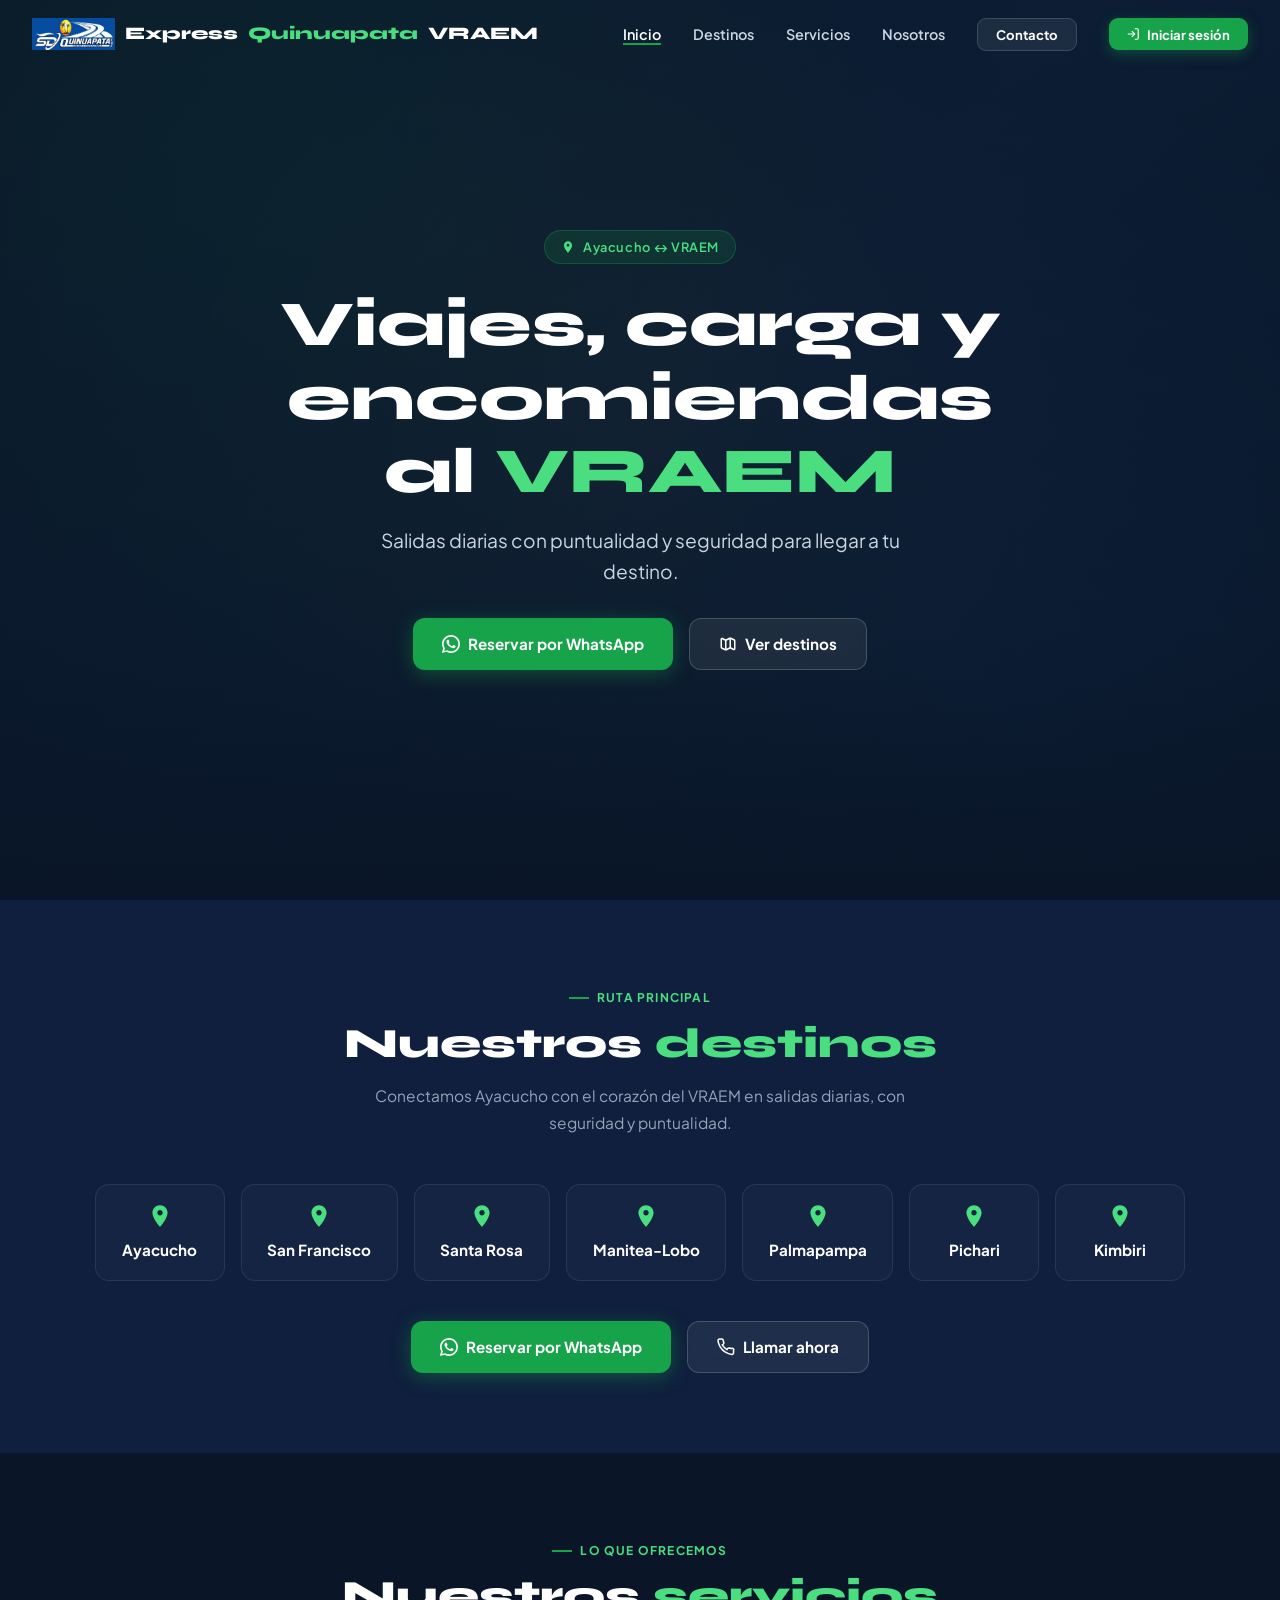
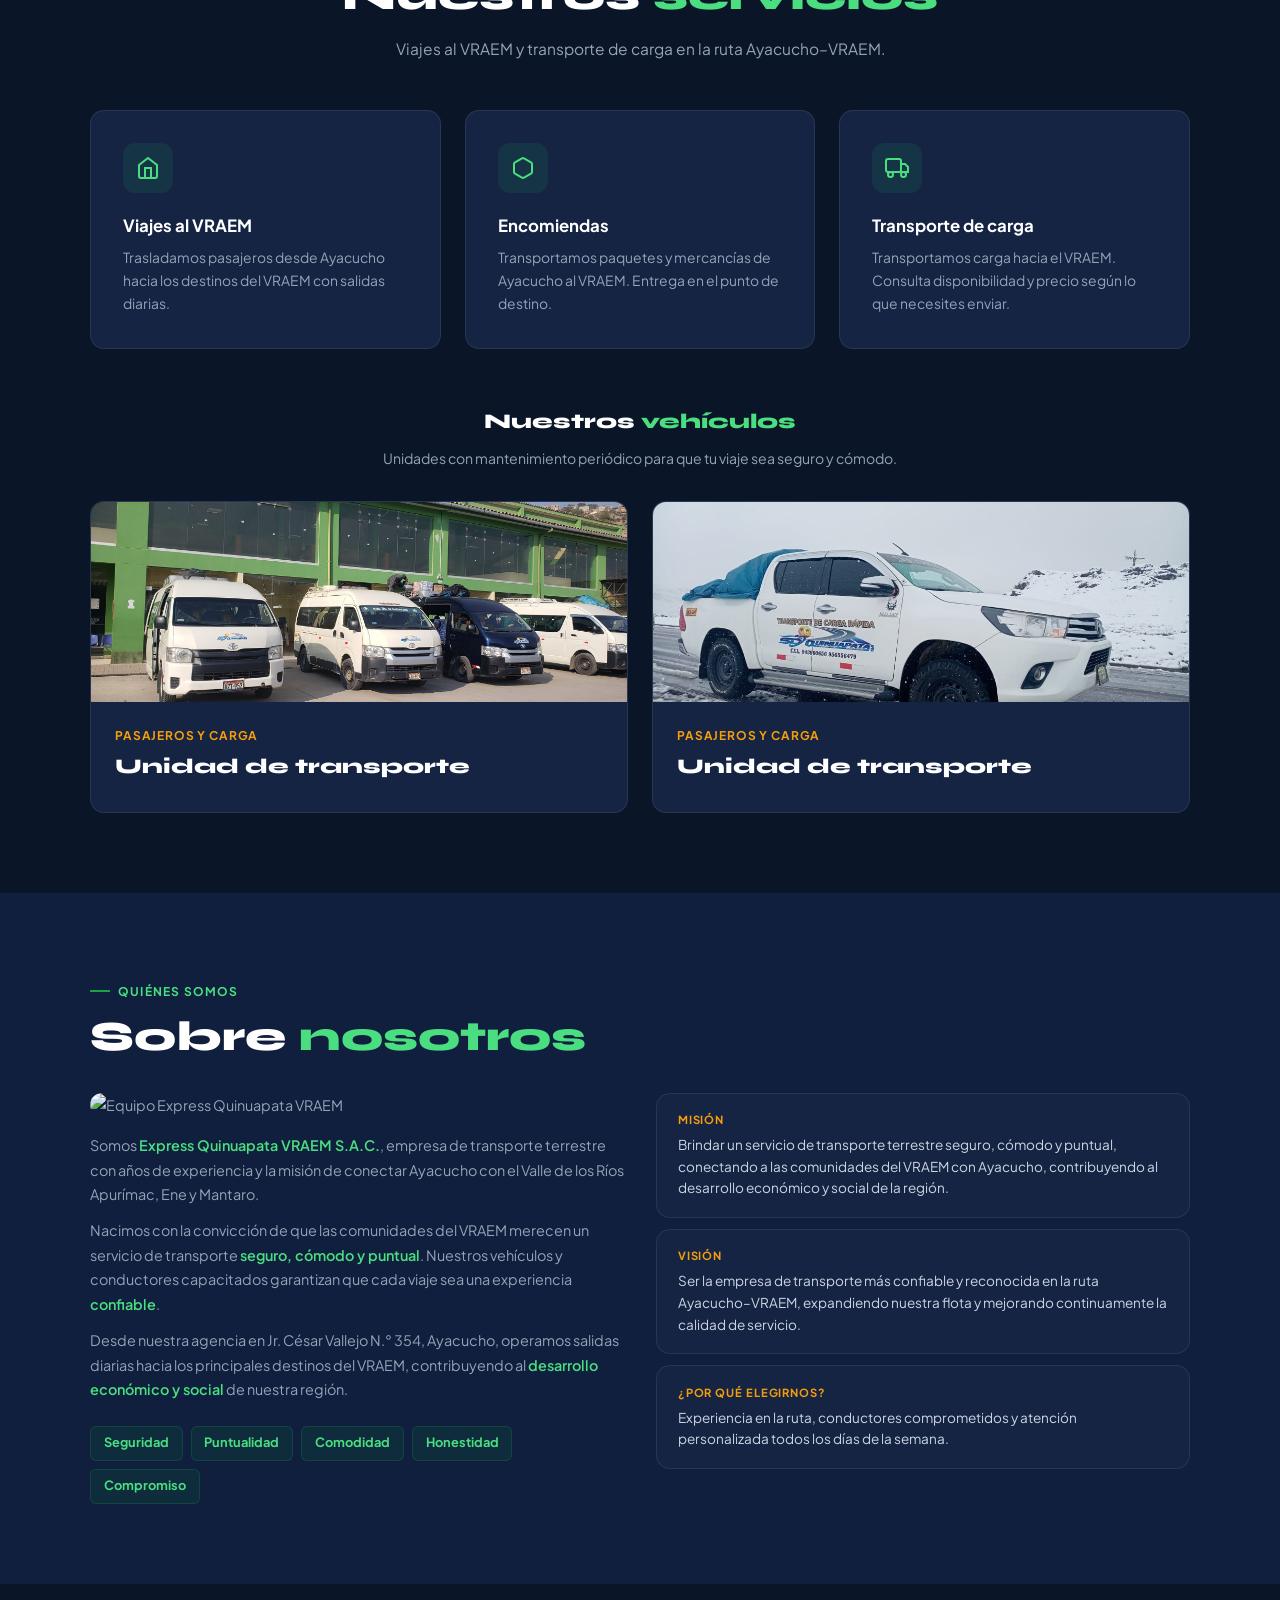
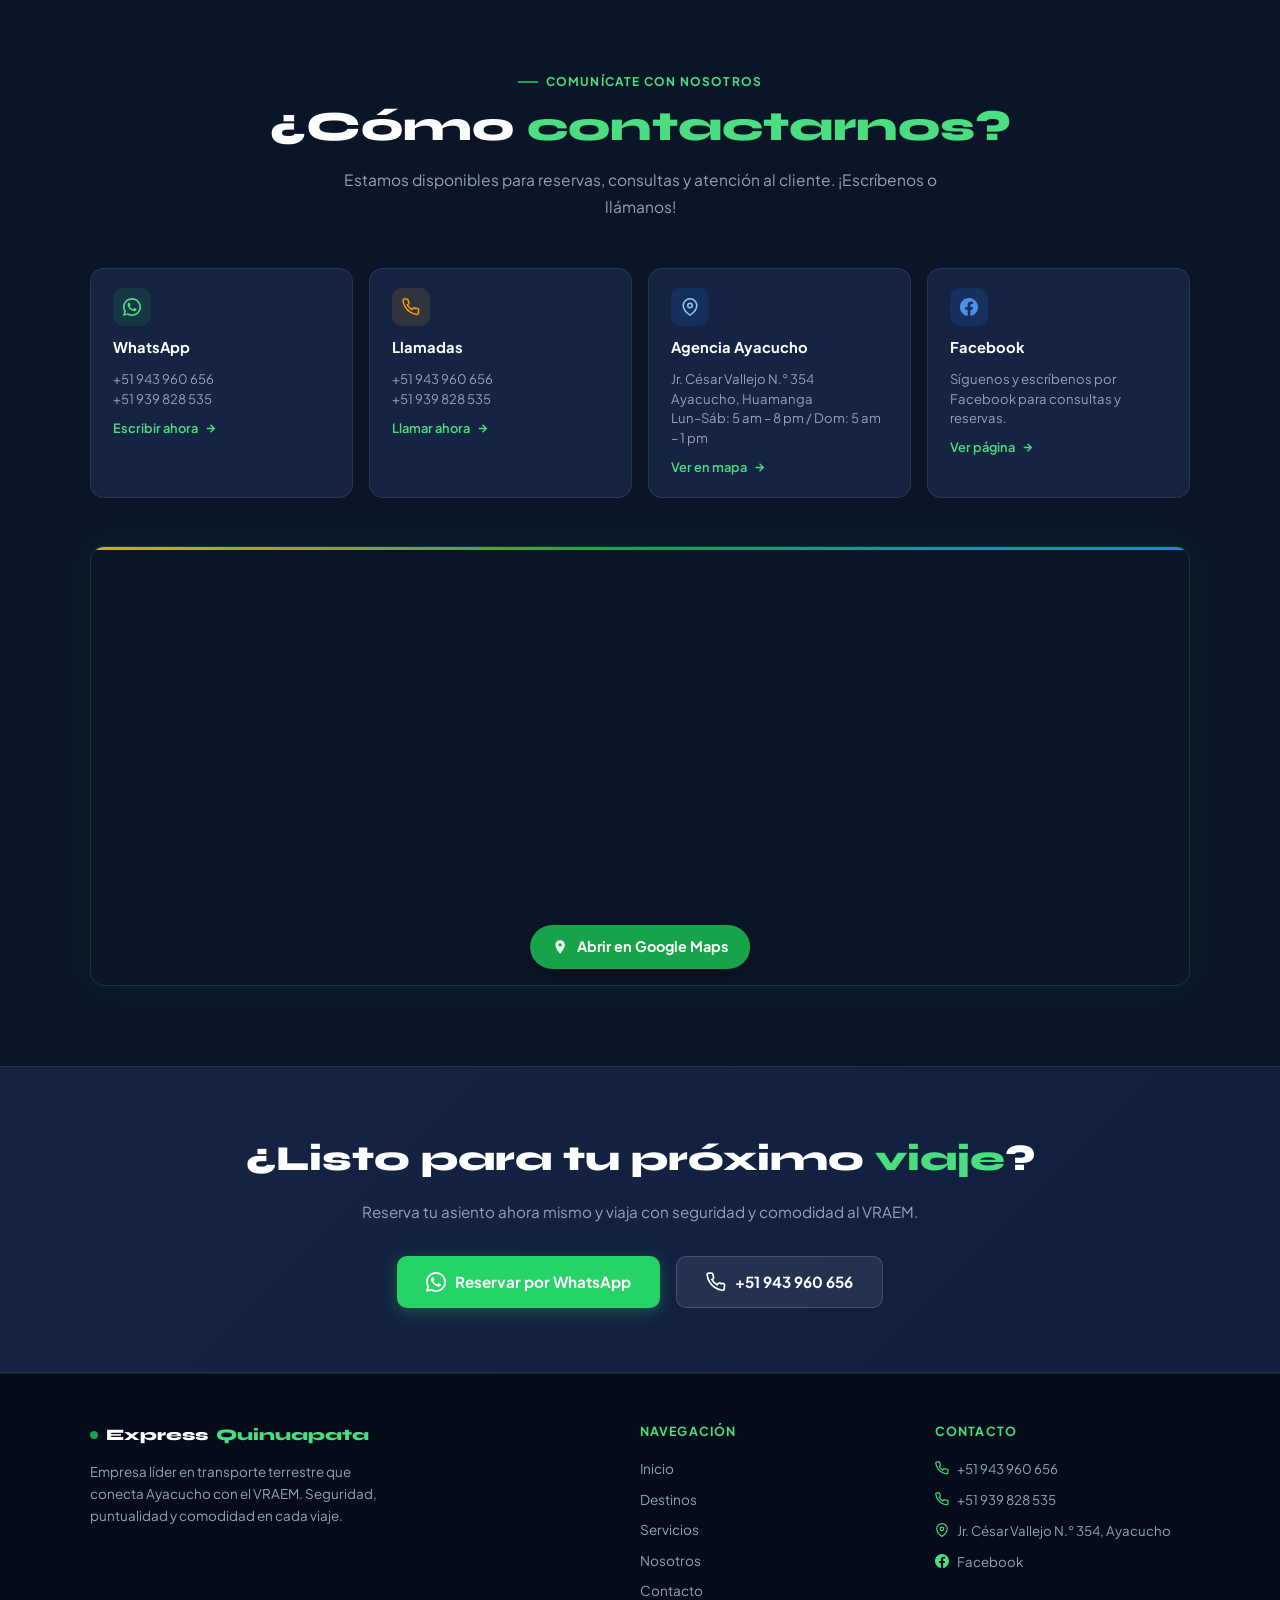
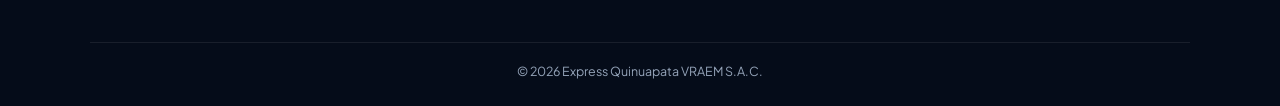
==== commit 4c9d30d3: "feat(seo): favicon cuadrado con el logo (requisito de Google para resultados) favicon.ico + 48px + 5" ====
--- a/index.html
+++ b/index.html
@@ -5,7 +5,9 @@
   <meta name="viewport" content="width=device-width,initial-scale=1"/>
   <meta name="description" content="Express Quinuapata VRAEM S.A.C. — Transporte seguro desde Ayacucho al VRAEM. Salidas diarias, flota moderna y la tranquilidad de llegar puntual."/>
   <title>Express Quinuapata VRAEM — Transporte al VRAEM</title>
-  <link rel="icon" type="image/png" href="assets/media/images/logo.png"/>
+  <link rel="icon" href="favicon.ico" sizes="any"/>
+  <link rel="icon" type="image/png" sizes="48x48" href="favicon-48.png"/>
+  <link rel="apple-touch-icon" href="favicon-512.png"/>
   <link rel="apple-touch-icon" href="assets/media/images/logo.png"/>
   <link rel="preconnect" href="https://fonts.googleapis.com"/>
   <link rel="preconnect" href="https://fonts.gstatic.com" crossorigin/>
@@ -909,71 +911,6 @@
   <svg viewBox="0 0 24 24" fill="none" stroke="currentColor" stroke-width="2.5"><polyline points="18 15 12 9 6 15"/></svg>
 </button>
 
-<!-- ===== MODAL INICIO DE SESIÓN ===== -->
-<div id="login-modal" class="login-modal" role="dialog" aria-modal="true" aria-label="Iniciar sesión">
-  <div class="login-modal__backdrop"></div>
-  <div class="login-modal__box">
-    <!-- Orbs decorativos -->
-    <div class="login-modal__orb1"></div>
-    <div class="login-modal__orb2"></div>
-
-    <button id="login-modal-close" class="login-modal__close" aria-label="Cerrar">
-      <svg viewBox="0 0 24 24" fill="none" stroke="currentColor" stroke-width="2.5" width="15" height="15"><line x1="18" y1="6" x2="6" y2="18"/><line x1="6" y1="6" x2="18" y2="18"/></svg>
-    </button>
-
-    <!-- Logo centrado -->
-    <div class="login-modal__logo">
-      <div class="login-modal__logo-icon">
-        <svg viewBox="0 0 24 24" fill="currentColor"><path d="M4 16c0 .88.39 1.67 1 2.22V20a1 1 0 001 1h1a1 1 0 001-1v-1h8v1a1 1 0 001 1h1a1 1 0 001-1v-1.78c.61-.55 1-1.34 1-2.22V6c0-3.5-3.58-4-8-4s-8 .5-8 4v10zm3.5 1a1.5 1.5 0 110-3 1.5 1.5 0 010 3zm9 0a1.5 1.5 0 110-3 1.5 1.5 0 010 3zM6 6h12v4H6V6z"/></svg>
-      </div>
-      <div class="login-modal__logo-name">Express <span>Quinuapata</span></div>
-      <div class="login-modal__logo-sub">VRAEM SAC</div>
-    </div>
-
-    <h2 class="login-modal__title">Iniciar sesión</h2>
-    <p class="login-modal__sub">Accede al panel de gestión</p>
-
-    <div id="login-error" class="lf-error">
-      <svg viewBox="0 0 24 24" fill="none" stroke="currentColor" stroke-width="2"><circle cx="12" cy="12" r="10"/><line x1="12" y1="8" x2="12" y2="12"/><line x1="12" y1="16" x2="12.01" y2="16"/></svg>
-      <span></span>
-    </div>
-
-    <form id="login-form" novalidate>
-      <div class="lf-group">
-        <label class="lf-label" for="login-email">Correo electrónico</label>
-        <div class="lf-input-wrap">
-          <span class="lf-input-icon" style="left:.85rem">
-            <svg viewBox="0 0 24 24" fill="none" stroke="currentColor" stroke-width="2" width="15" height="15"><path d="M4 4h16c1.1 0 2 .9 2 2v12c0 1.1-.9 2-2 2H4c-1.1 0-2-.9-2-2V6c0-1.1.9-2 2-2z"/><polyline points="22,6 12,13 2,6"/></svg>
-          </span>
-          <input id="login-email" class="lf-input has-icon" type="email"
-            placeholder="usuario@empresa.com" autocomplete="email" required>
-        </div>
-      </div>
-
-      <div class="lf-group">
-        <label class="lf-label" for="login-password">Contraseña</label>
-        <div class="lf-input-wrap">
-          <span class="lf-input-icon" style="left:.85rem">
-            <svg viewBox="0 0 24 24" fill="none" stroke="currentColor" stroke-width="2" width="15" height="15"><rect x="3" y="11" width="18" height="11" rx="2" ry="2"/><path d="M7 11V7a5 5 0 0 1 10 0v4"/></svg>
-          </span>
-          <input id="login-password" class="lf-input has-icon" type="password"
-            placeholder="••••••••" autocomplete="current-password" required>
-          <button id="toggle-password" type="button" class="lf-toggle-pass" aria-label="Mostrar/ocultar contraseña">
-            <svg viewBox="0 0 24 24" fill="none" stroke="currentColor" stroke-width="2" width="17" height="17"><path d="M1 12s4-8 11-8 11 8 11 8-4 8-11 8-11-8-11-8z"/><circle cx="12" cy="12" r="3"/></svg>
-          </button>
-        </div>
-      </div>
-
-      <button id="login-submit" type="submit" class="lf-submit">
-        <span id="login-spinner" class="lf-spinner"></span>
-        <svg viewBox="0 0 24 24" fill="none" stroke="currentColor" stroke-width="2.5" width="16" height="16" id="login-icon"><path d="M15 3h4a2 2 0 0 1 2 2v14a2 2 0 0 1-2 2h-4"/><polyline points="10 17 15 12 10 7"/><line x1="15" y1="12" x2="3" y2="12"/></svg>
-        <span class="btn-text">Ingresar al sistema</span>
-      </button>
-    </form>
-
-    <p class="lf-footer">Solo personal autorizado &middot; Express Quinuapata VRAEM SAC</p>
-  </div>
-</div>
 
 <script src="assets/js/router.js"></script>
 <script src="assets/js/main.js"></script>
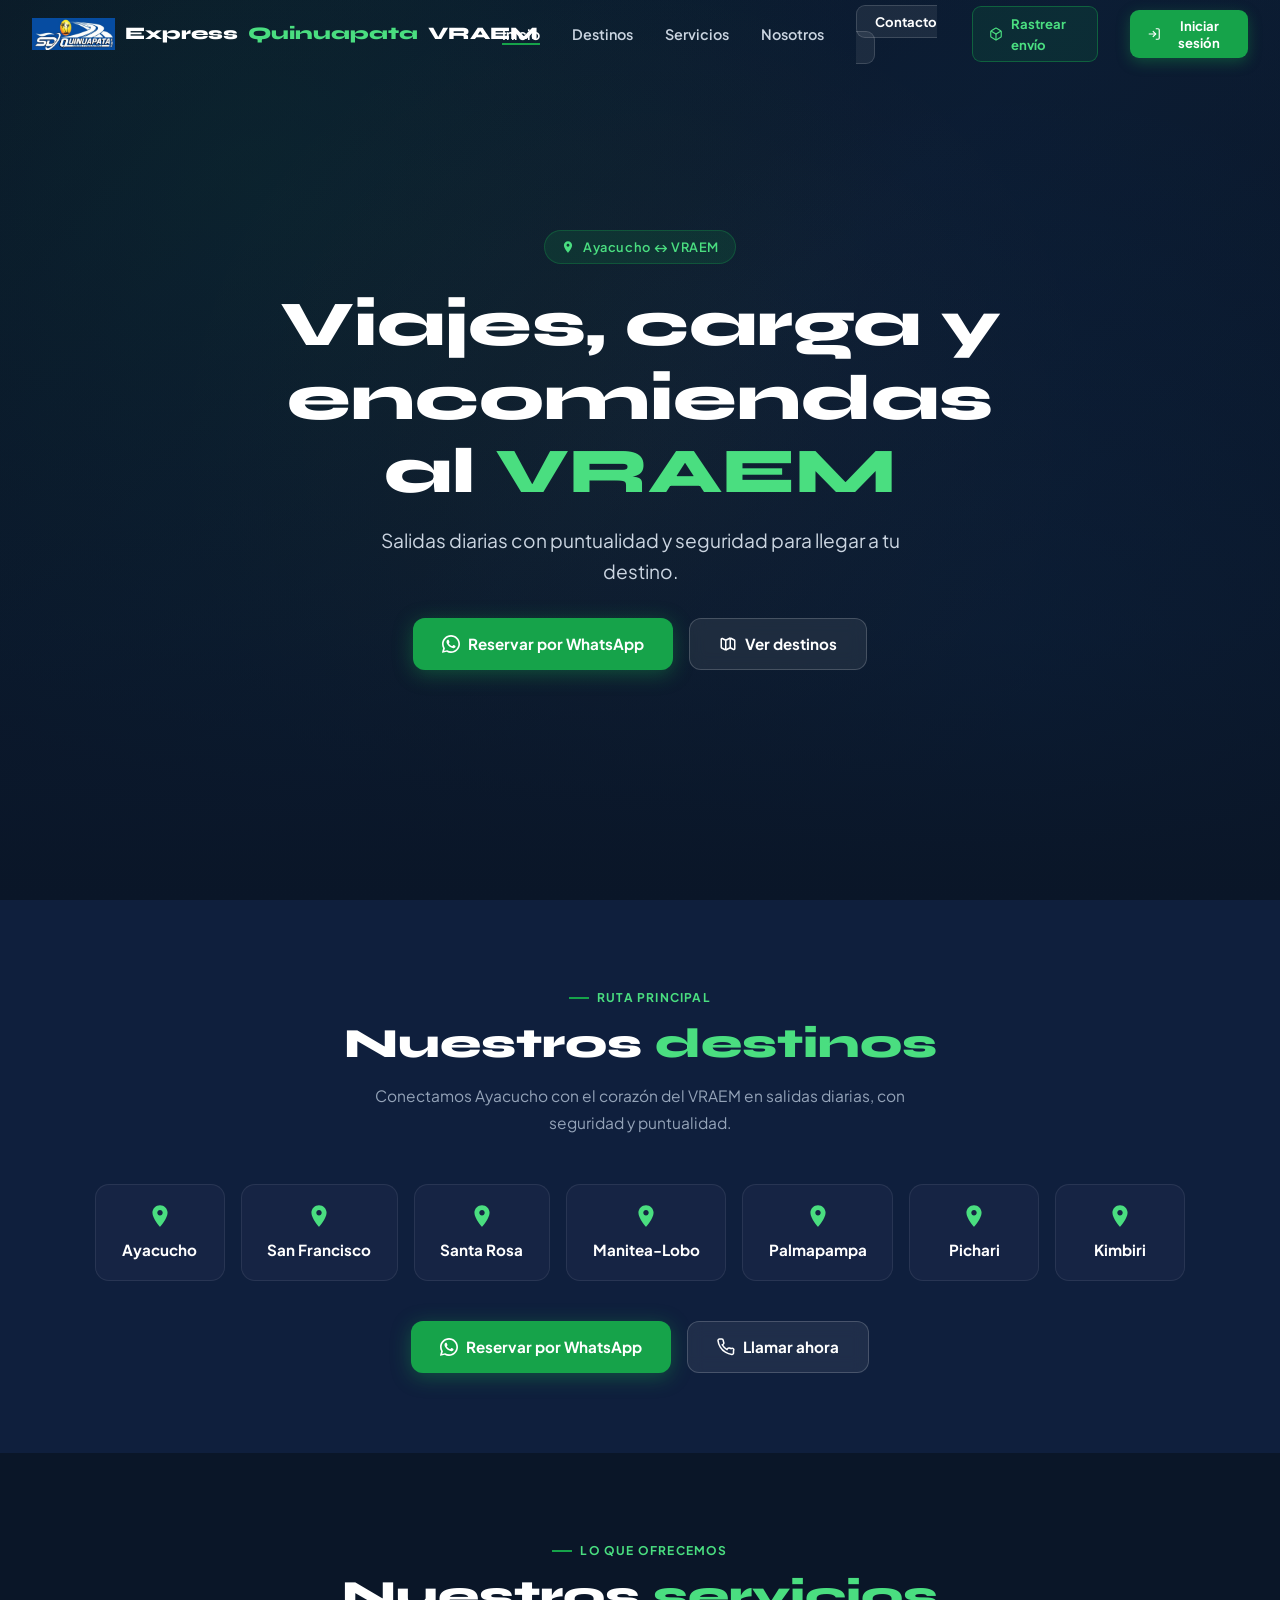
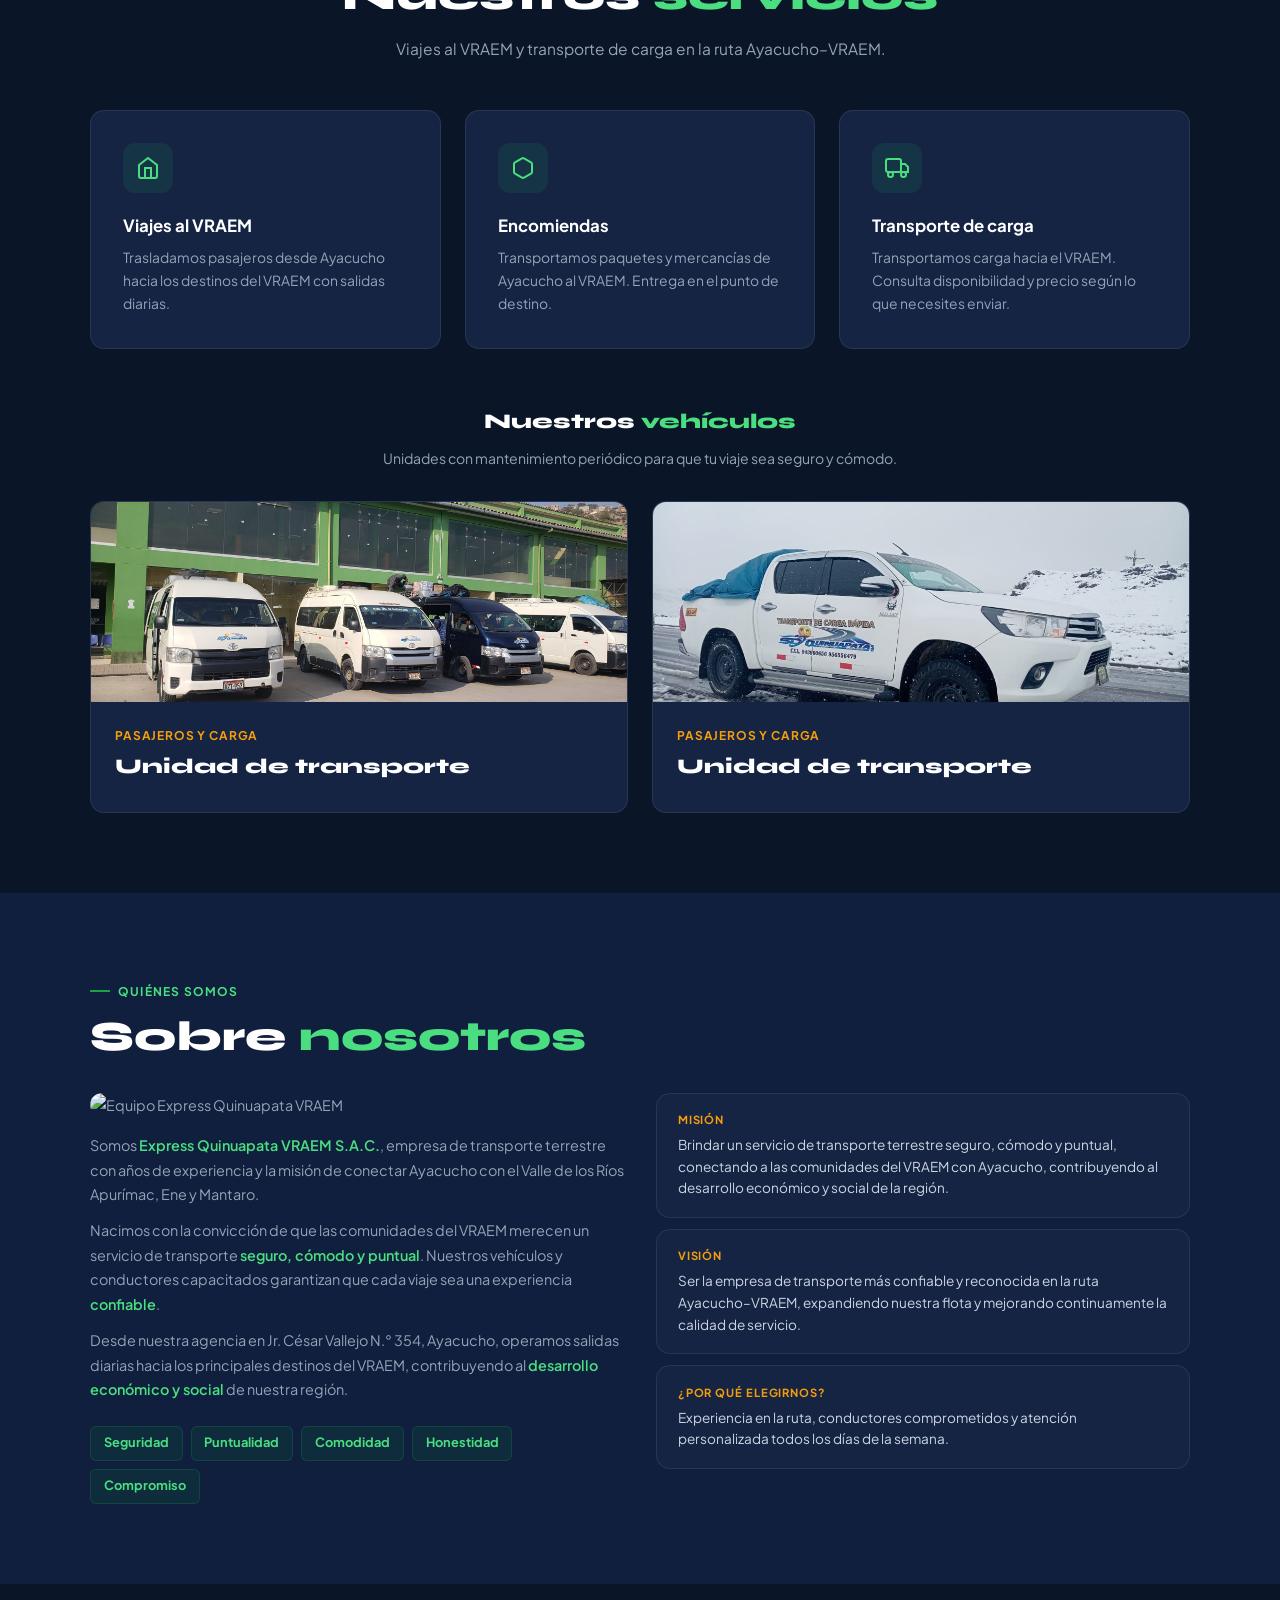
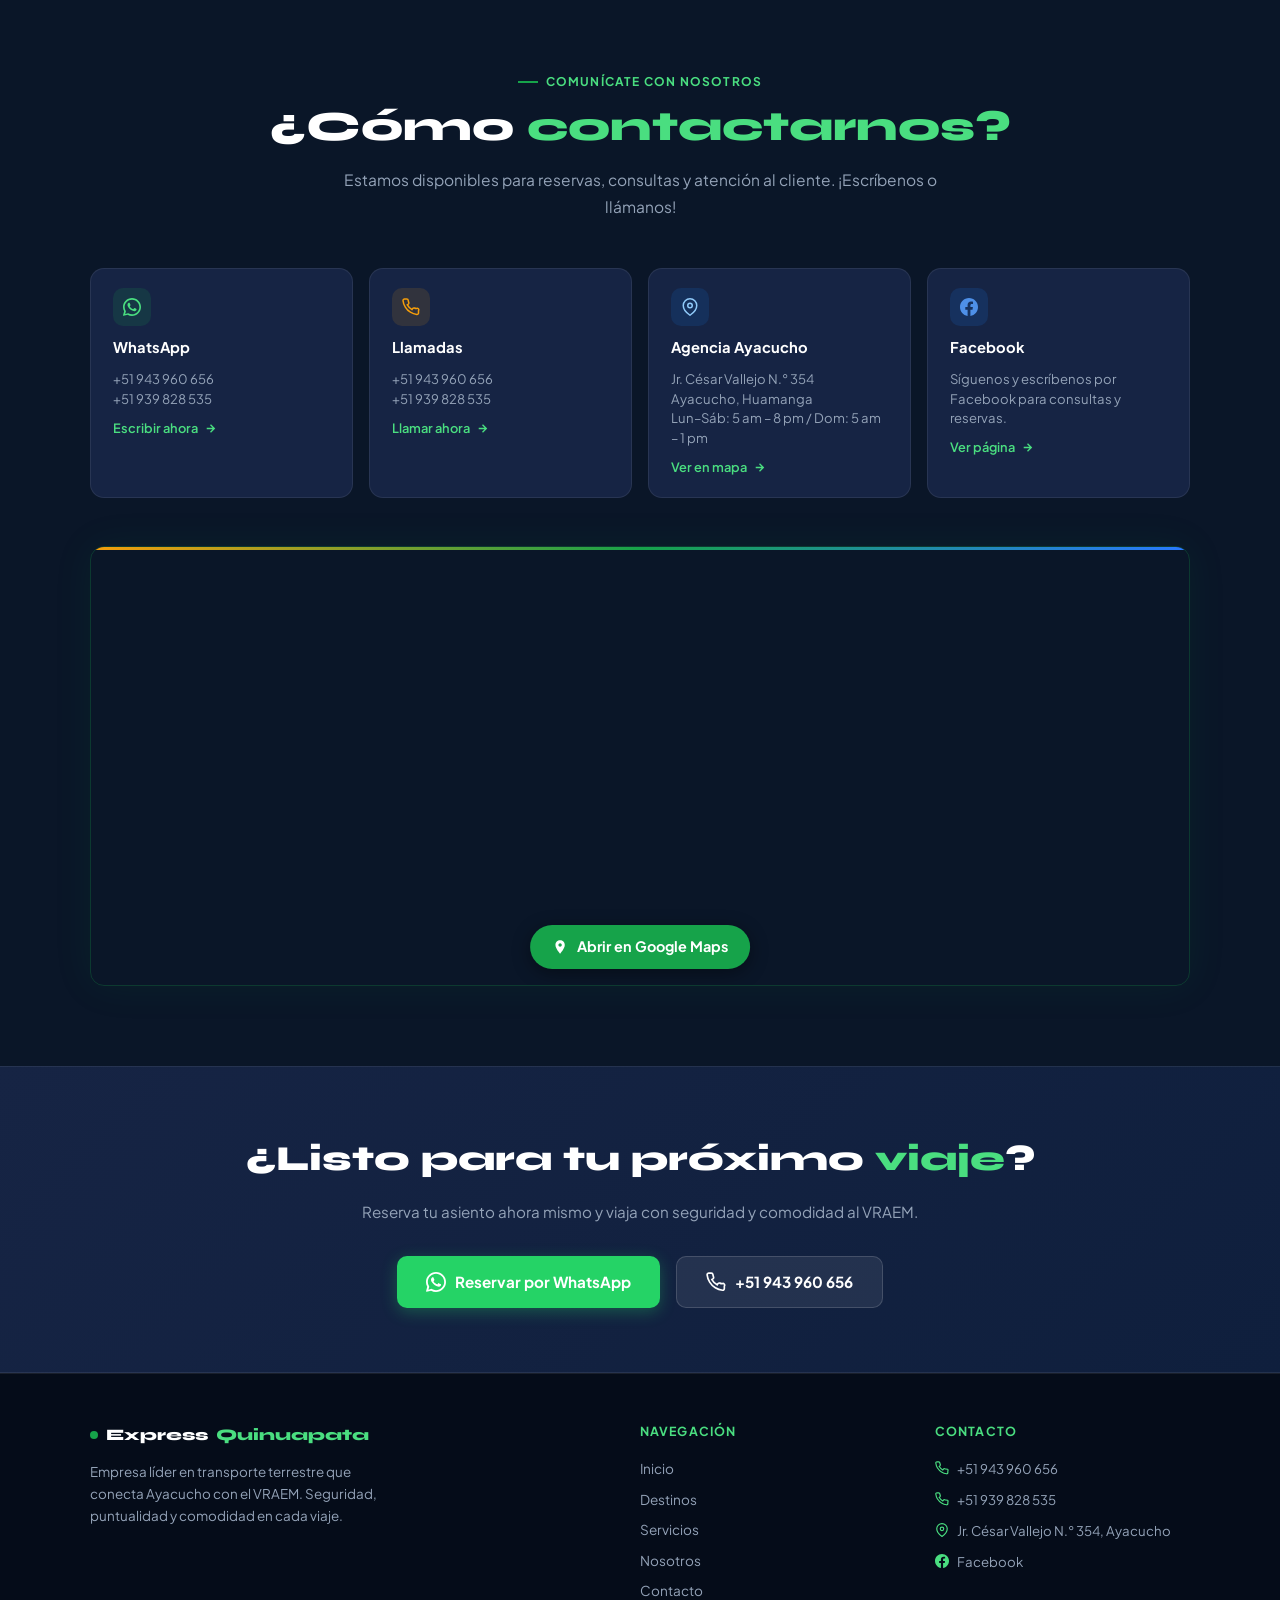
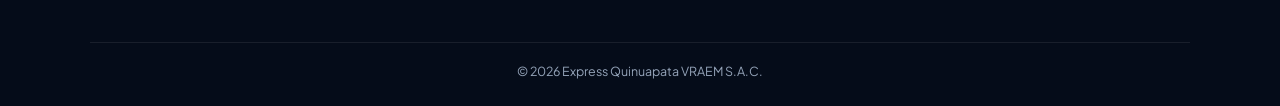
==== commit 09f903b5: "feat(nav): boton Rastrear envio para clientes en todas las paginas Enlace directo a sistema.expressq" ====
--- a/index.html
+++ b/index.html
@@ -151,6 +151,11 @@
     .nav-mobile__cta:hover::after{transform:translateX(100%)}
     .nav-mobile__cta:hover{background:rgba(255,255,255,.1);border-color:rgba(255,255,255,.28);transform:translateY(-1px);box-shadow:0 6px 20px rgba(0,0,0,.25)}
     .nav-mobile__cta svg{width:18px;height:18px;flex-shrink:0}
+    .nav-mobile__cta--track{
+      background:rgba(22,163,74,.12);color:var(--green-l);
+      border-color:rgba(22,163,74,.45);
+    }
+    .nav-mobile__cta--track:hover{background:var(--green);color:var(--white);border-color:var(--green)}
 
     /* Landscape */
     @media(orientation:landscape) and (max-height:500px){
@@ -399,6 +404,19 @@
     .nav-login:hover{background:#15803d;transform:translateY(-1px);box-shadow:0 6px 20px rgba(22,163,74,.45)}
     .nav-login svg{width:14px;height:14px;flex-shrink:0}
 
+    /* Botón de rastreo para clientes (lleva a la página de seguimiento del sistema) */
+    .nav-track{
+      position:relative;overflow:hidden;
+      display:inline-flex;align-items:center;gap:.45rem;
+      background:rgba(22,163,74,.12);color:var(--green-l);
+      border:1.5px solid rgba(22,163,74,.45);
+      padding:.38rem 1rem;border-radius:9px;
+      font-size:.82rem;font-weight:700;
+      transition:background .2s,color .2s,transform .15s,box-shadow .2s;
+    }
+    .nav-track:hover{background:var(--green);color:var(--white);transform:translateY(-1px);box-shadow:0 6px 20px rgba(22,163,74,.35)}
+    .nav-track svg{width:14px;height:14px;flex-shrink:0}
+
     /* ===== LOGIN MODAL ===== */
     .login-modal{position:fixed;inset:0;z-index:2000;display:flex;align-items:center;justify-content:center;padding:1rem;opacity:0;pointer-events:none;transition:opacity .3s ease}
     .login-modal.active{opacity:1;pointer-events:auto}
@@ -527,6 +545,12 @@
     <li><a href="#servicios" class="nav-link" data-section="servicios">Servicios</a></li>
     <li><a href="#nosotros"  class="nav-link" data-section="nosotros">Nosotros</a></li>
     <li><a href="#contacto"  class="nav-link nav-cta" data-section="contacto">Contacto</a></li>
+    <li>
+      <a href="https://sistema.expressquinuapata.com/tracking" class="nav-track" aria-label="Rastrear mi envío">
+        <svg viewBox="0 0 24 24" fill="none" stroke="currentColor" stroke-width="2"><path d="M21 16V8a2 2 0 0 0-1-1.73l-7-4a2 2 0 0 0-2 0l-7 4A2 2 0 0 0 3 8v8a2 2 0 0 0 1 1.73l7 4a2 2 0 0 0 2 0l7-4A2 2 0 0 0 21 16z"/><polyline points="3.29 7 12 12 20.71 7"/><line x1="12" y1="22" x2="12" y2="12"/></svg>
+        Rastrear envío
+      </a>
+    </li>
     <li>
       <button class="nav-login" data-open-login aria-label="Iniciar sesión">
         <svg viewBox="0 0 24 24" fill="none" stroke="currentColor" stroke-width="2"><path d="M15 3h4a2 2 0 0 1 2 2v14a2 2 0 0 1-2 2h-4"/><polyline points="10 17 15 12 10 7"/><line x1="15" y1="12" x2="3" y2="12"/></svg>
@@ -571,6 +595,10 @@
       <svg class="nav-link__arrow" viewBox="0 0 24 24" fill="none" stroke="currentColor" stroke-width="2.5" width="16" height="16"><path d="M9 18l6-6-6-6"/></svg>
     </a>
   </div>
+  <a href="https://sistema.expressquinuapata.com/tracking" class="nav-mobile__cta nav-mobile__cta--track">
+    <svg viewBox="0 0 24 24" fill="none" stroke="currentColor" stroke-width="2"><path d="M21 16V8a2 2 0 0 0-1-1.73l-7-4a2 2 0 0 0-2 0l-7 4A2 2 0 0 0 3 8v8a2 2 0 0 0 1 1.73l7 4a2 2 0 0 0 2 0l7-4A2 2 0 0 0 21 16z"/><polyline points="3.29 7 12 12 20.71 7"/><line x1="12" y1="22" x2="12" y2="12"/></svg>
+    Rastrear mi envío
+  </a>
   <a href="#contacto" class="nav-mobile__cta">
     <svg viewBox="0 0 24 24" fill="currentColor"><path d="M17.472 14.382c-.297-.149-1.758-.867-2.03-.967-.273-.099-.471-.148-.67.15-.197.297-.767.966-.94 1.164-.173.199-.347.223-.644.075-.297-.15-1.255-.463-2.39-1.475-.883-.788-1.48-1.761-1.653-2.059-.173-.297-.018-.458.13-.606.134-.133.298-.347.446-.52.149-.174.198-.298.298-.497.099-.198.05-.371-.025-.52-.075-.149-.669-1.612-.916-2.207-.242-.579-.487-.5-.669-.51-.173-.008-.371-.01-.57-.01-.198 0-.52.074-.792.372-.272.297-1.04 1.016-1.04 2.479 0 1.462 1.065 2.875 1.213 3.074.149.198 2.096 3.2 5.077 4.487.709.306 1.262.489 1.694.625.712.227 1.36.195 1.871.118.571-.085 1.758-.719 2.006-1.413.248-.694.248-1.289.173-1.413-.074-.124-.272-.198-.57-.347zM12 0C5.373 0 0 5.373 0 12c0 2.136.562 4.14 1.535 5.876L.057 23.5a.5.5 0 0 0 .613.637l5.752-1.506A11.945 11.945 0 0 0 12 24c6.627 0 12-5.373 12-12S18.627 0 12 0zm0 22c-1.9 0-3.683-.5-5.23-1.376l-.374-.215-3.875 1.015 1.033-3.77-.23-.387A9.944 9.944 0 0 1 2 12C2 6.477 6.477 2 12 2s10 4.477 10 10-4.477 10-10 10z"/></svg>
     Contáctanos
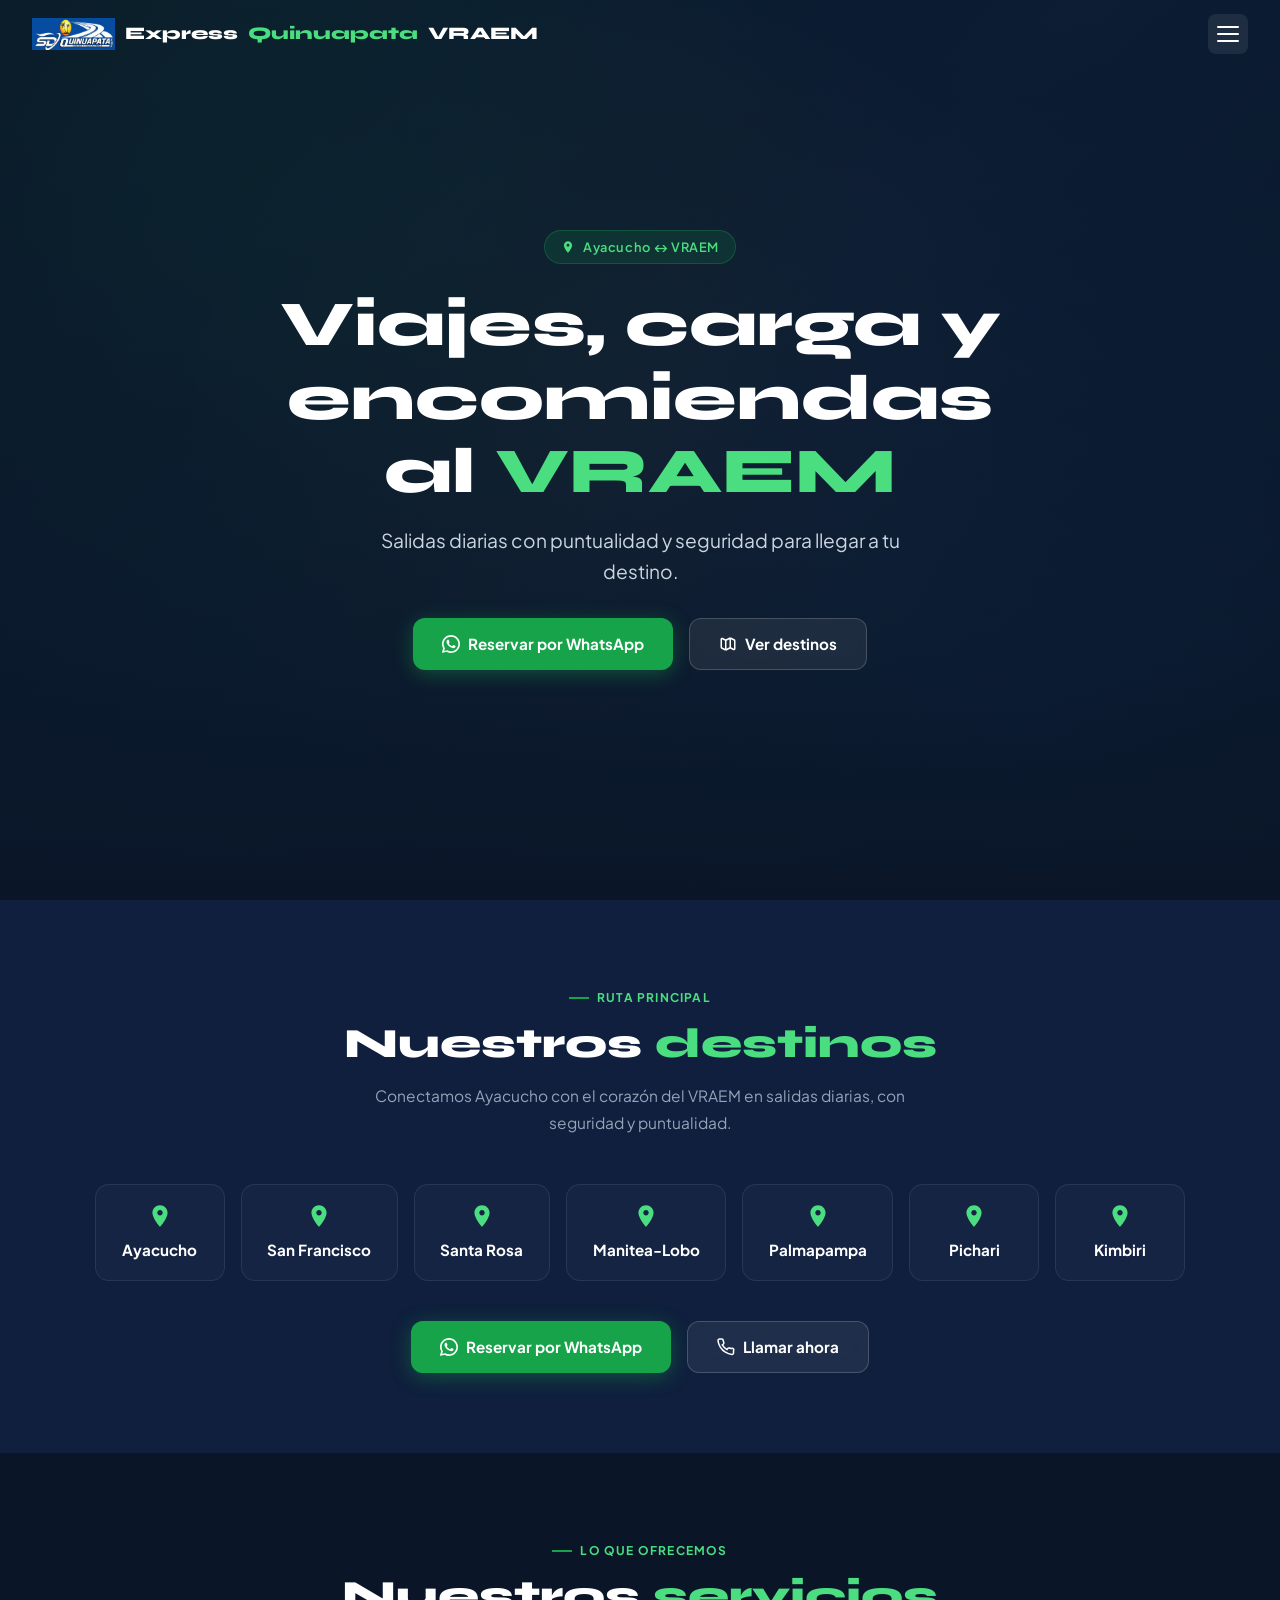
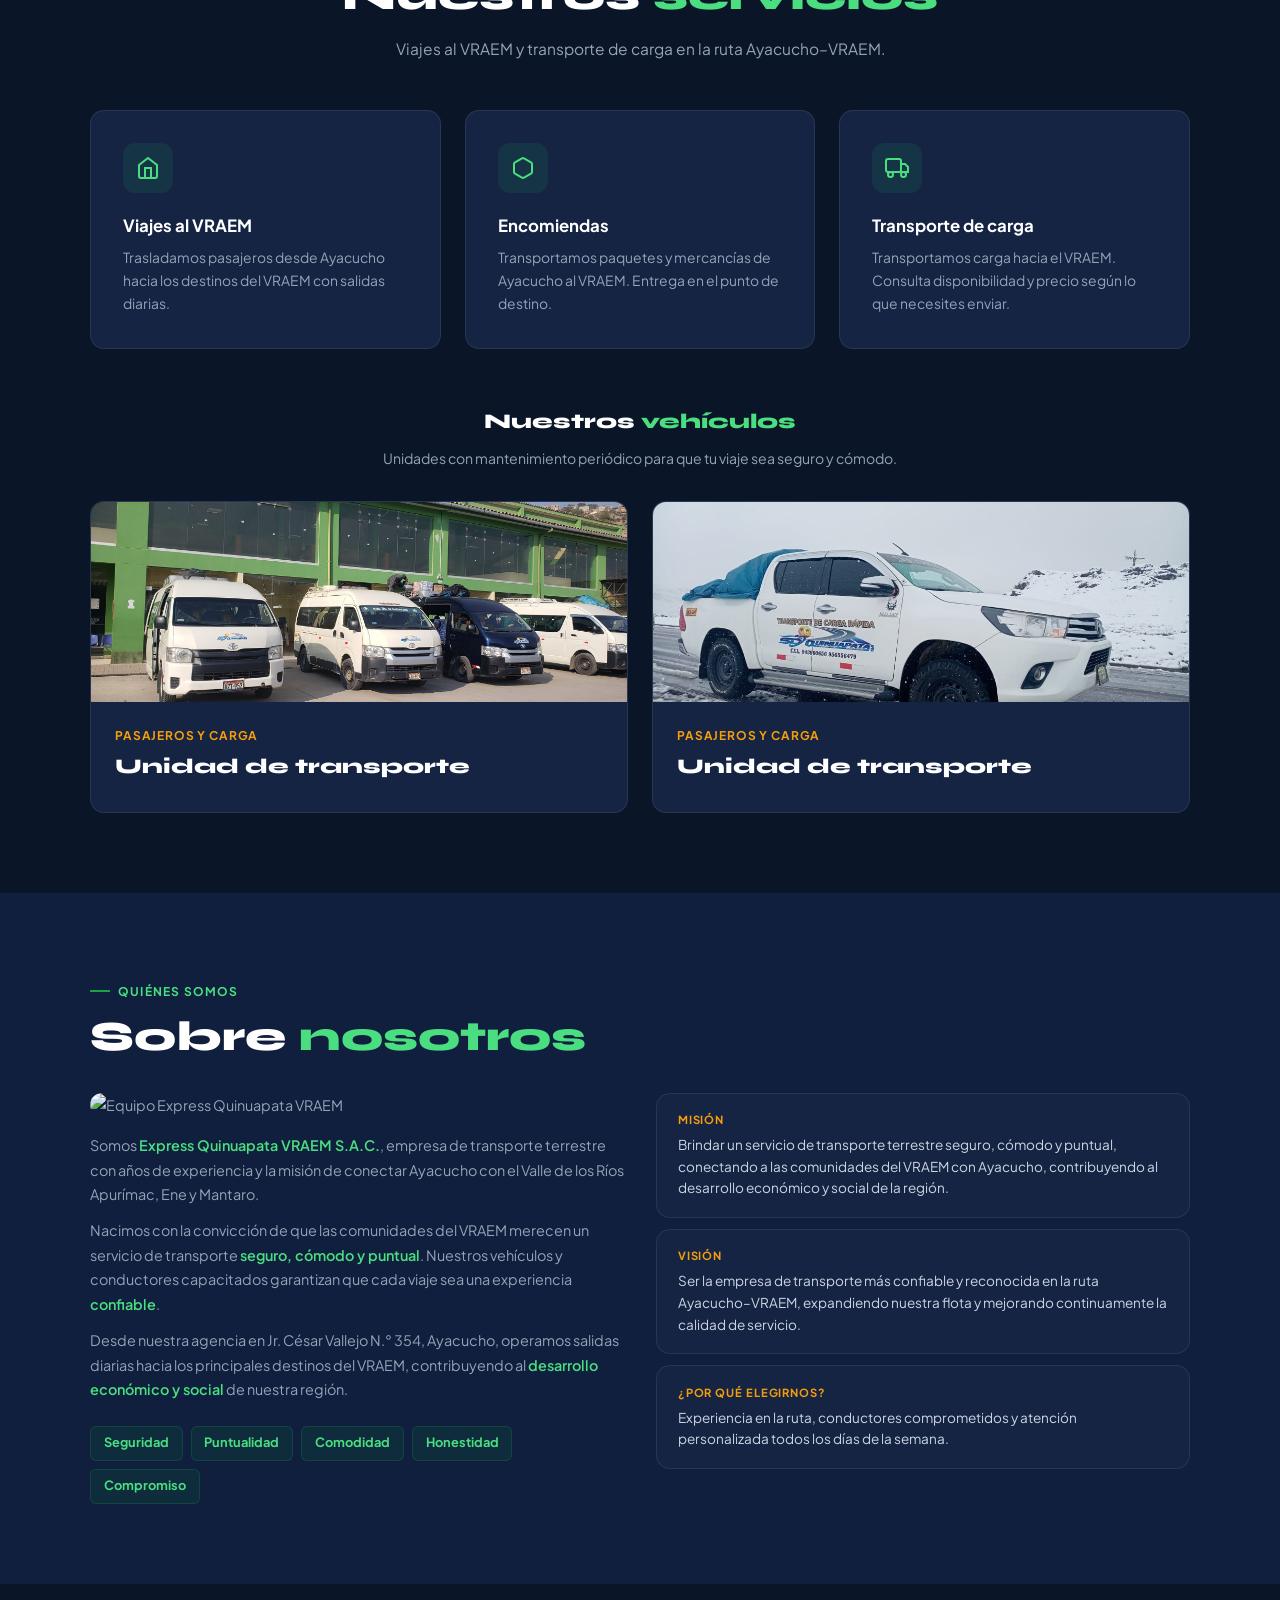
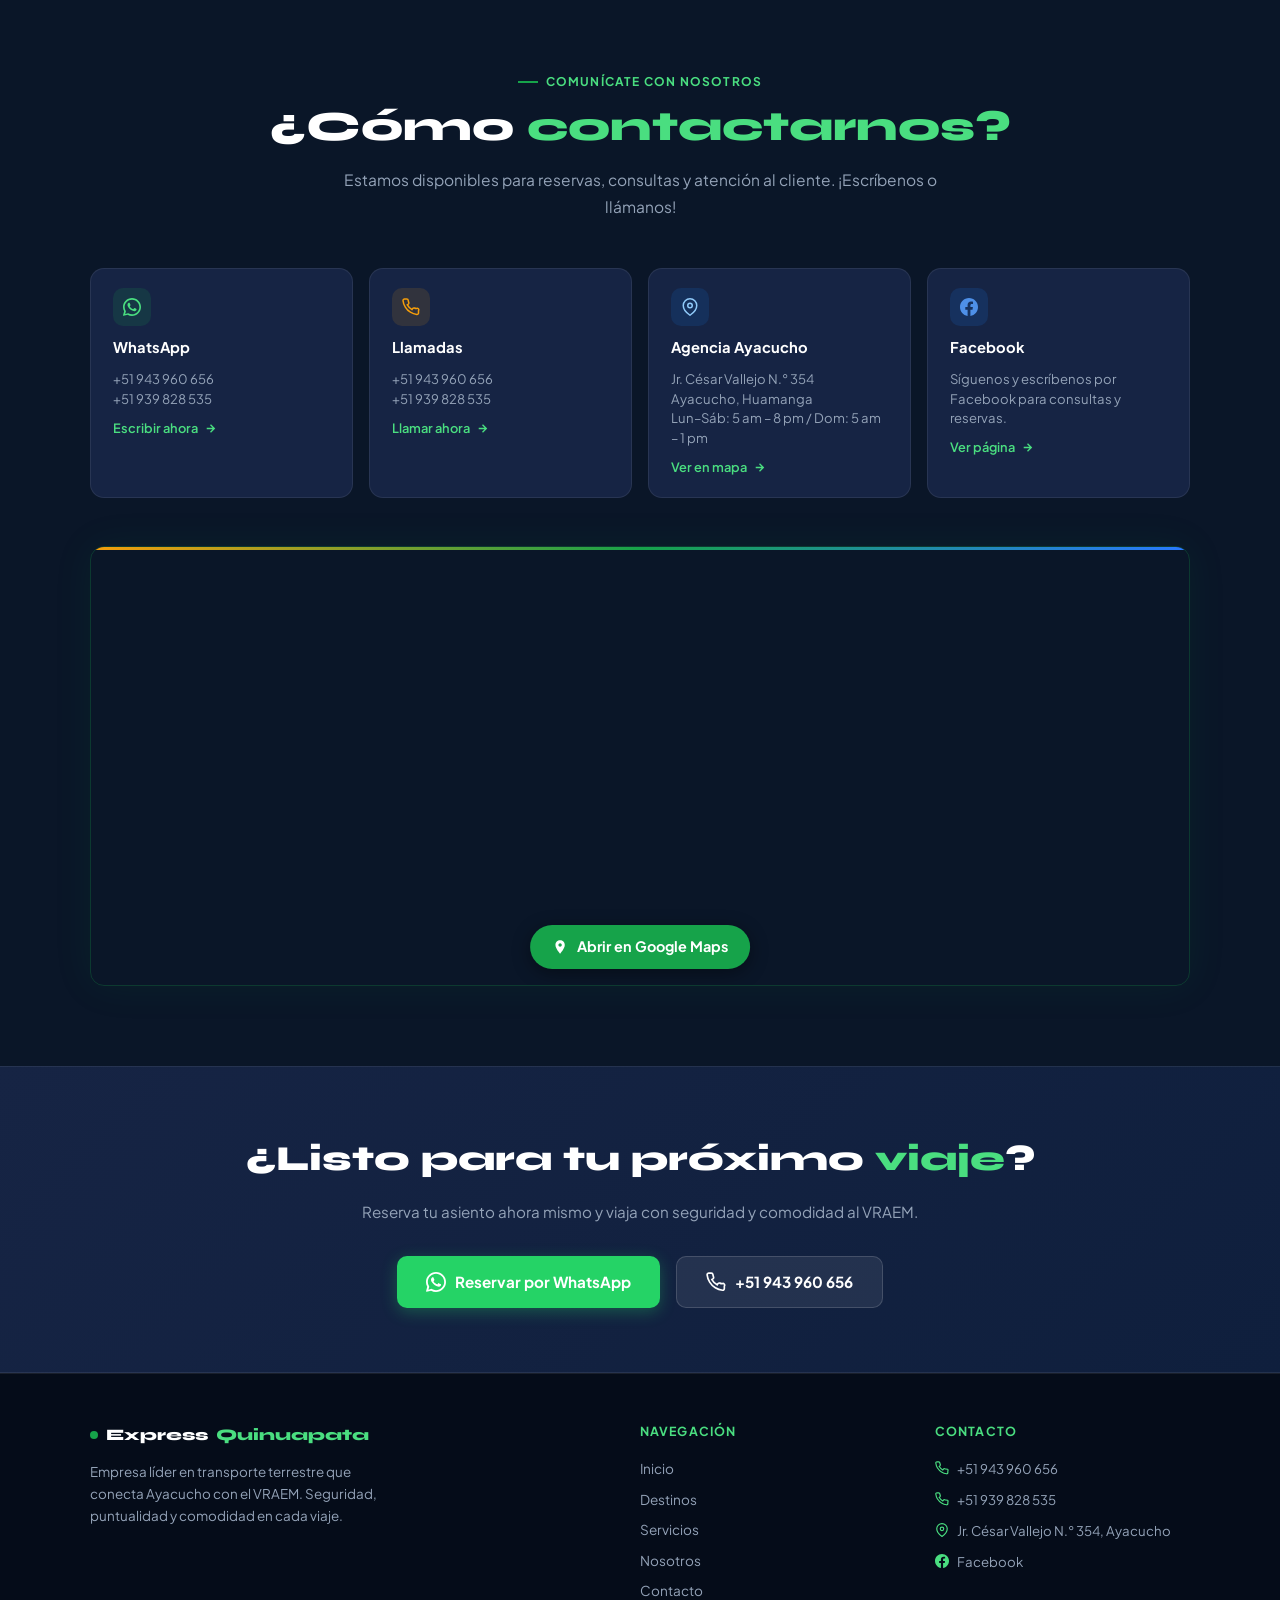
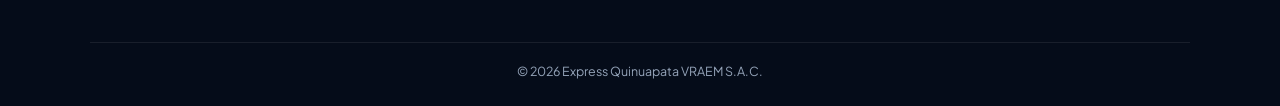
==== commit 9138626d: "fix(nav): header sin solaparse con el boton de rastreo Con 7 elementos el nav desbordaba en anchos m" ====
--- a/index.html
+++ b/index.html
@@ -353,7 +353,13 @@
     #btn-arriba svg{width:20px;height:20px}
 
     /* ===== RESPONSIVE ===== */
-    @media(max-width:900px){
+    /* Con el botón de rastreo el nav necesita más ancho: el hamburguesa entra antes
+       y en anchos intermedios se compactan los espacios para que nada se monte. */
+    @media(max-width:1380px){
+      .nav-desktop{gap:1.1rem}
+      .nav-link{font-size:.85rem}
+    }
+    @media(max-width:1280px){
       .nav-desktop{display:none}
       .navbar__hamburger{display:flex}
     }
@@ -394,7 +400,7 @@
       display:inline-flex;align-items:center;gap:.45rem;
       background:var(--green);color:var(--white);
       padding:.44rem 1.1rem;border-radius:9px;
-      font-size:.82rem;font-weight:700;border:none;
+      font-size:.82rem;font-weight:700;border:none;white-space:nowrap;
       box-shadow:0 4px 14px rgba(22,163,74,.35);
       transition:background .2s,transform .15s,box-shadow .2s;
       cursor:pointer;
@@ -411,7 +417,7 @@
       background:rgba(22,163,74,.12);color:var(--green-l);
       border:1.5px solid rgba(22,163,74,.45);
       padding:.38rem 1rem;border-radius:9px;
-      font-size:.82rem;font-weight:700;
+      font-size:.82rem;font-weight:700;white-space:nowrap;
       transition:background .2s,color .2s,transform .15s,box-shadow .2s;
     }
     .nav-track:hover{background:var(--green);color:var(--white);transform:translateY(-1px);box-shadow:0 6px 20px rgba(22,163,74,.35)}
